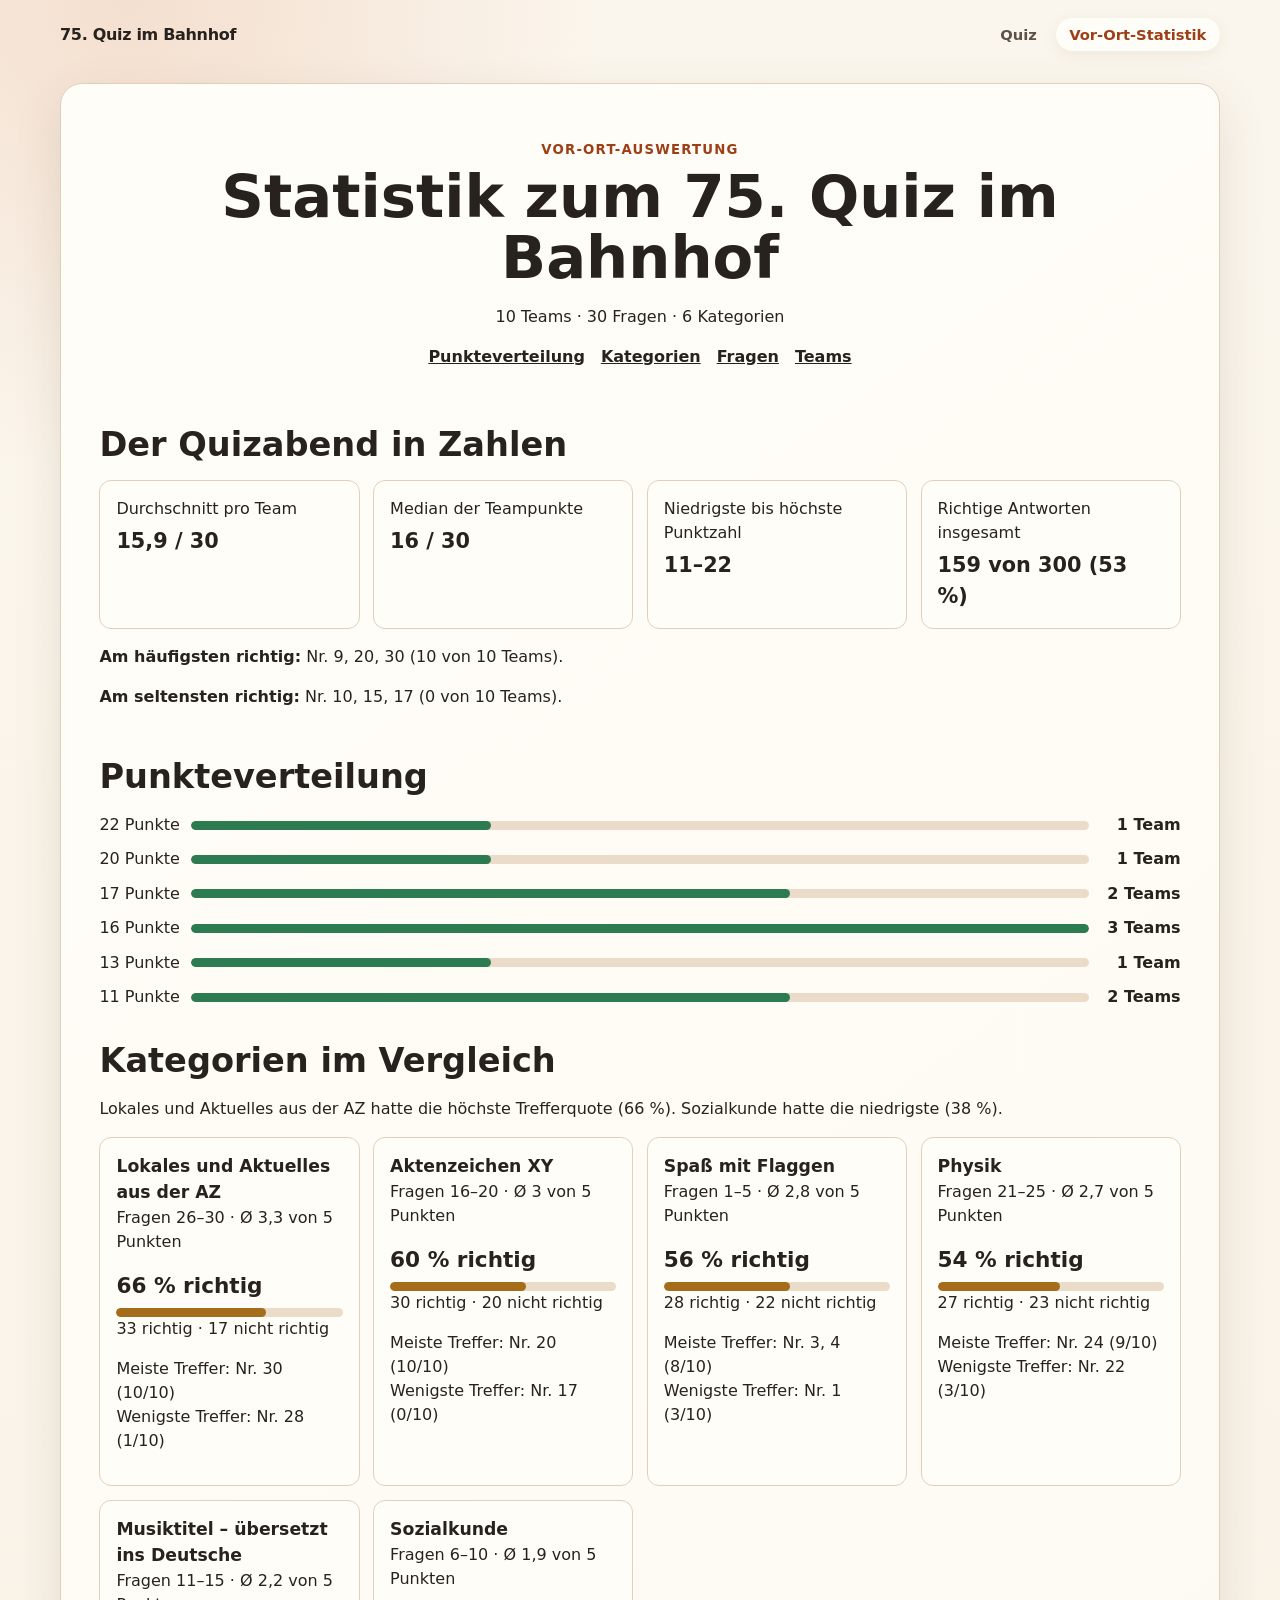
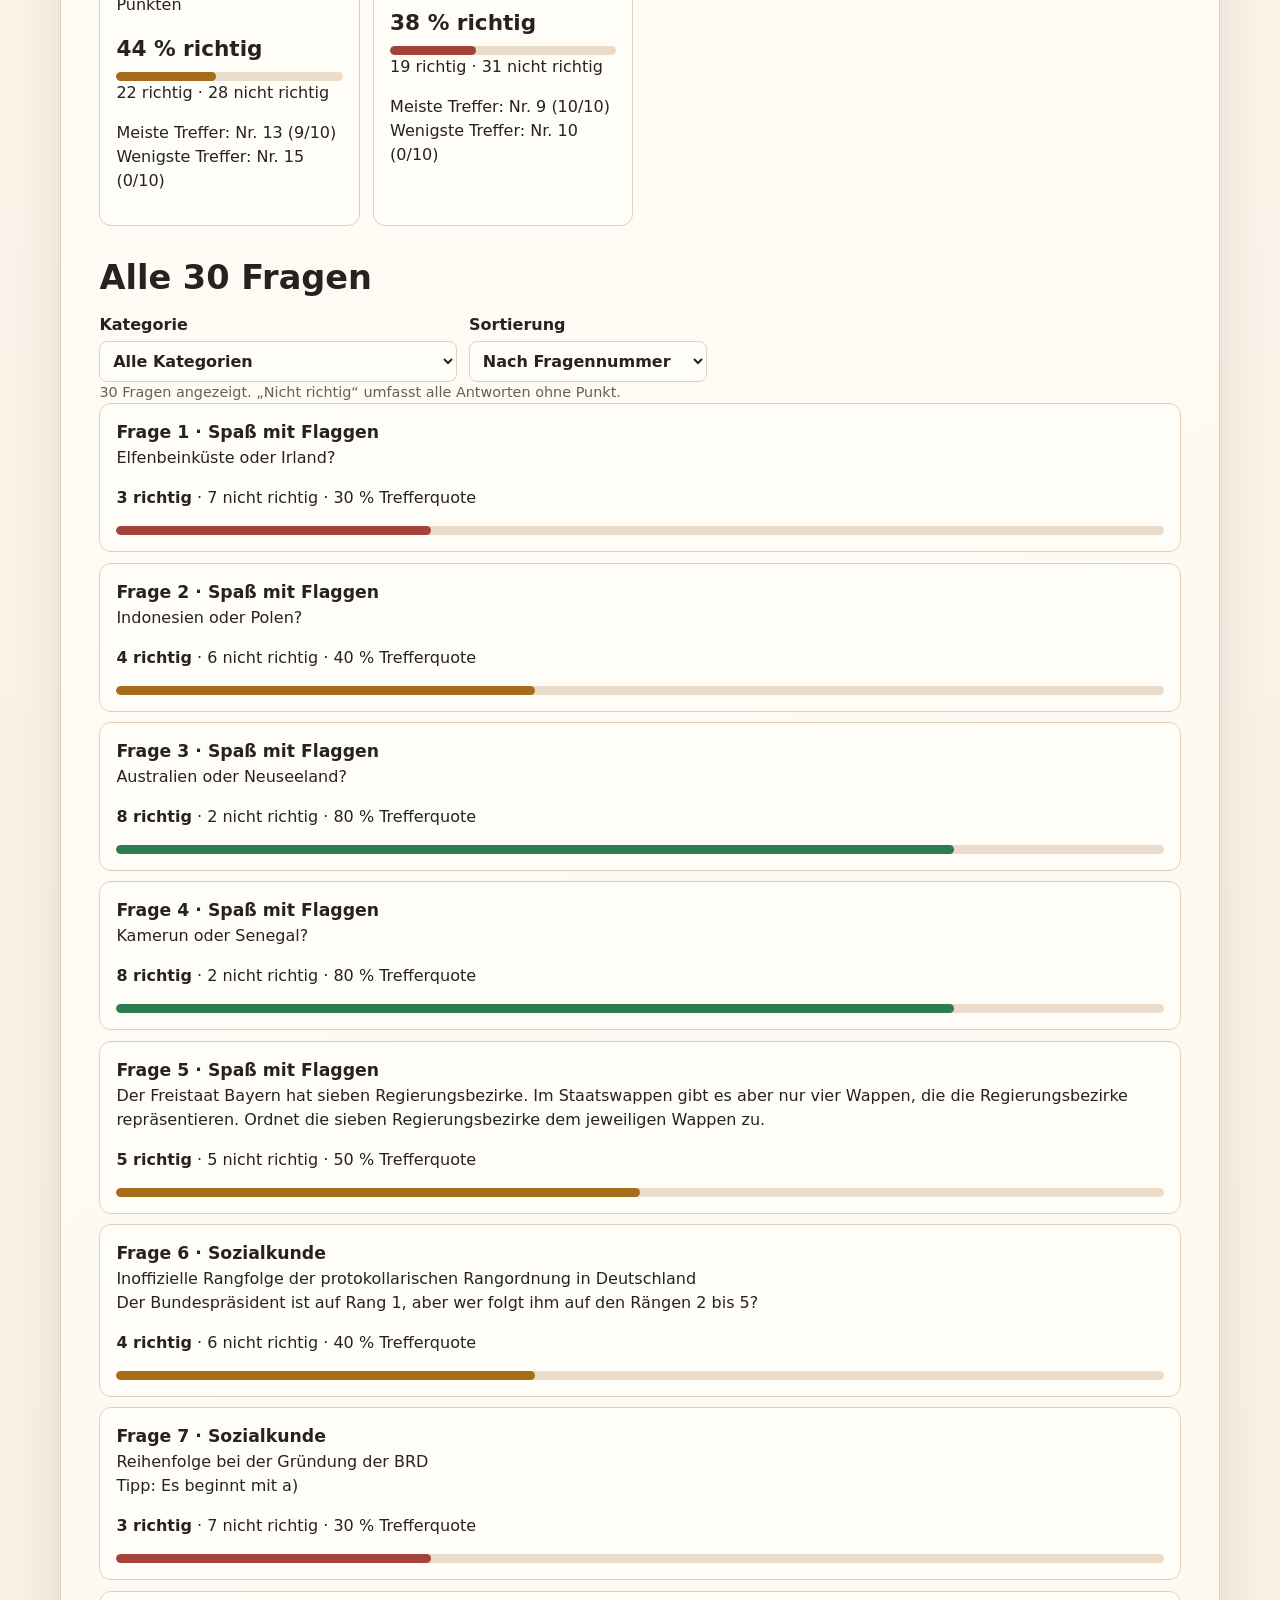
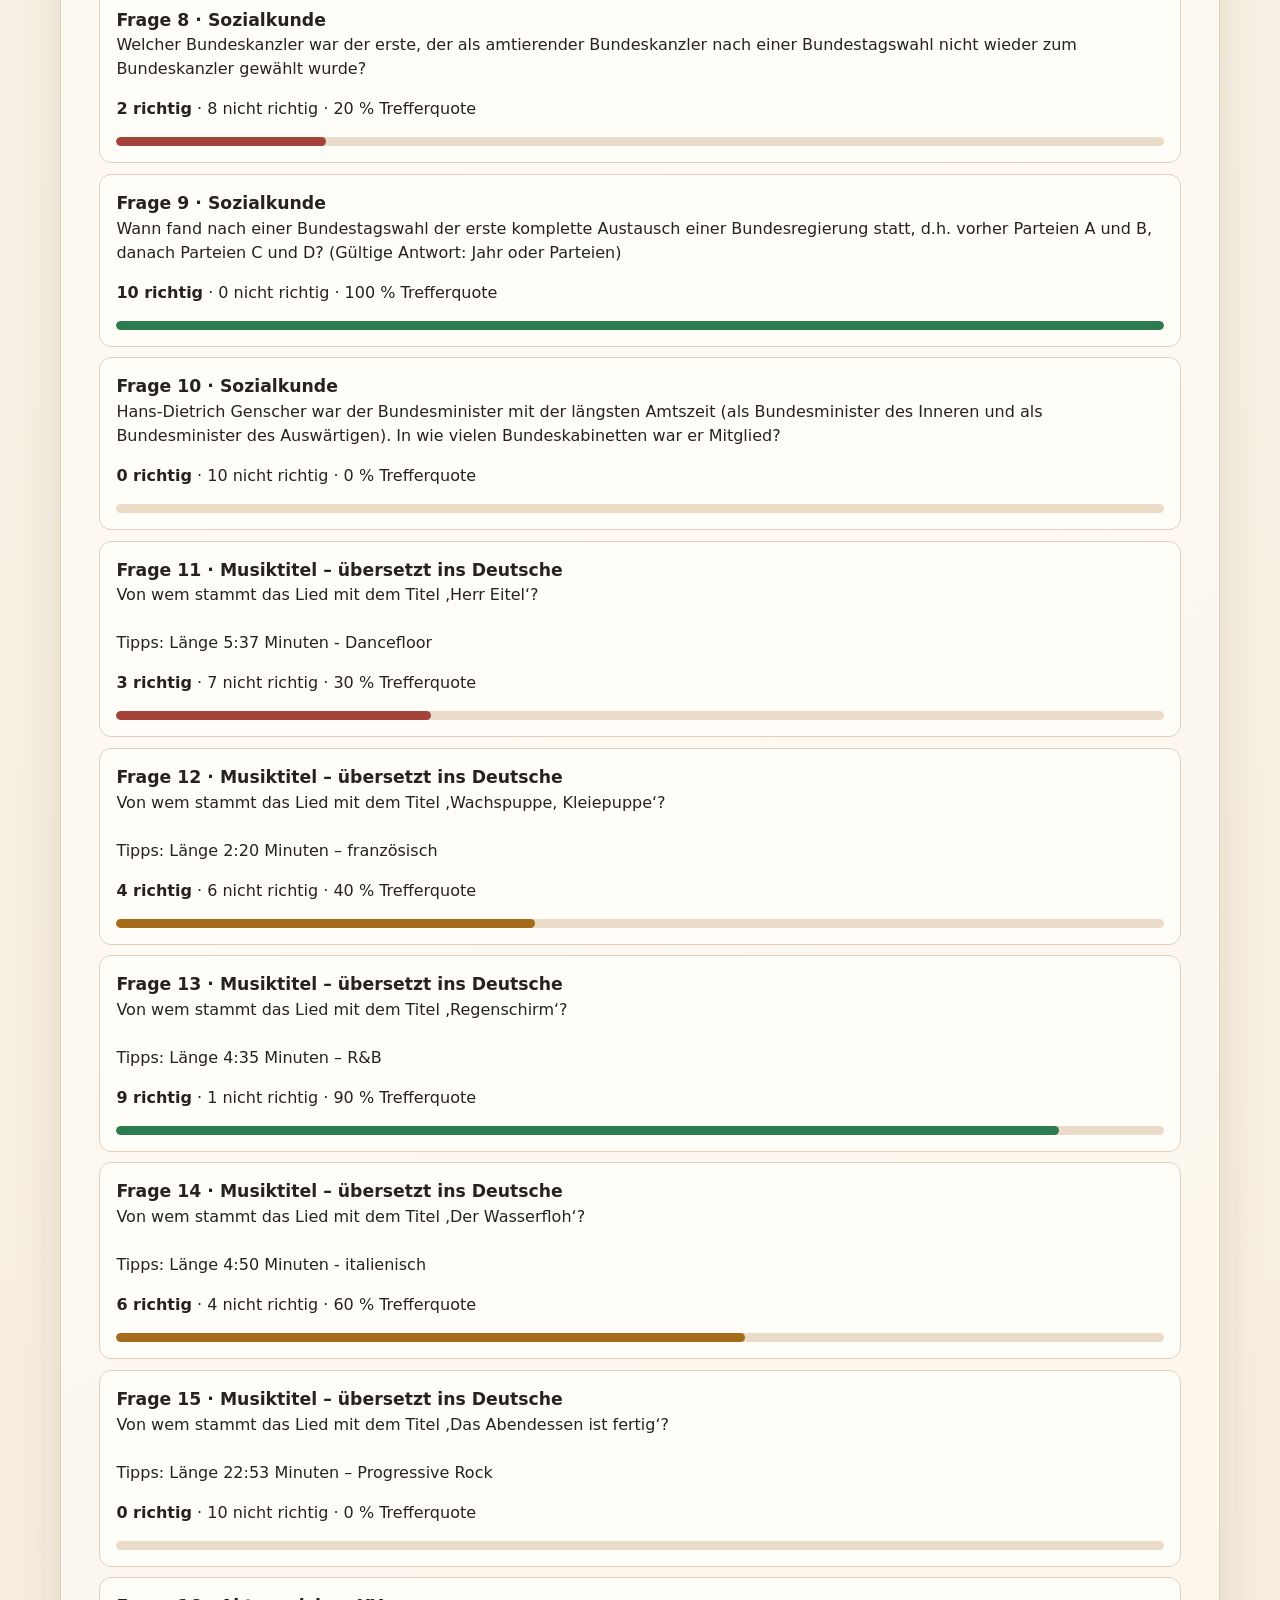
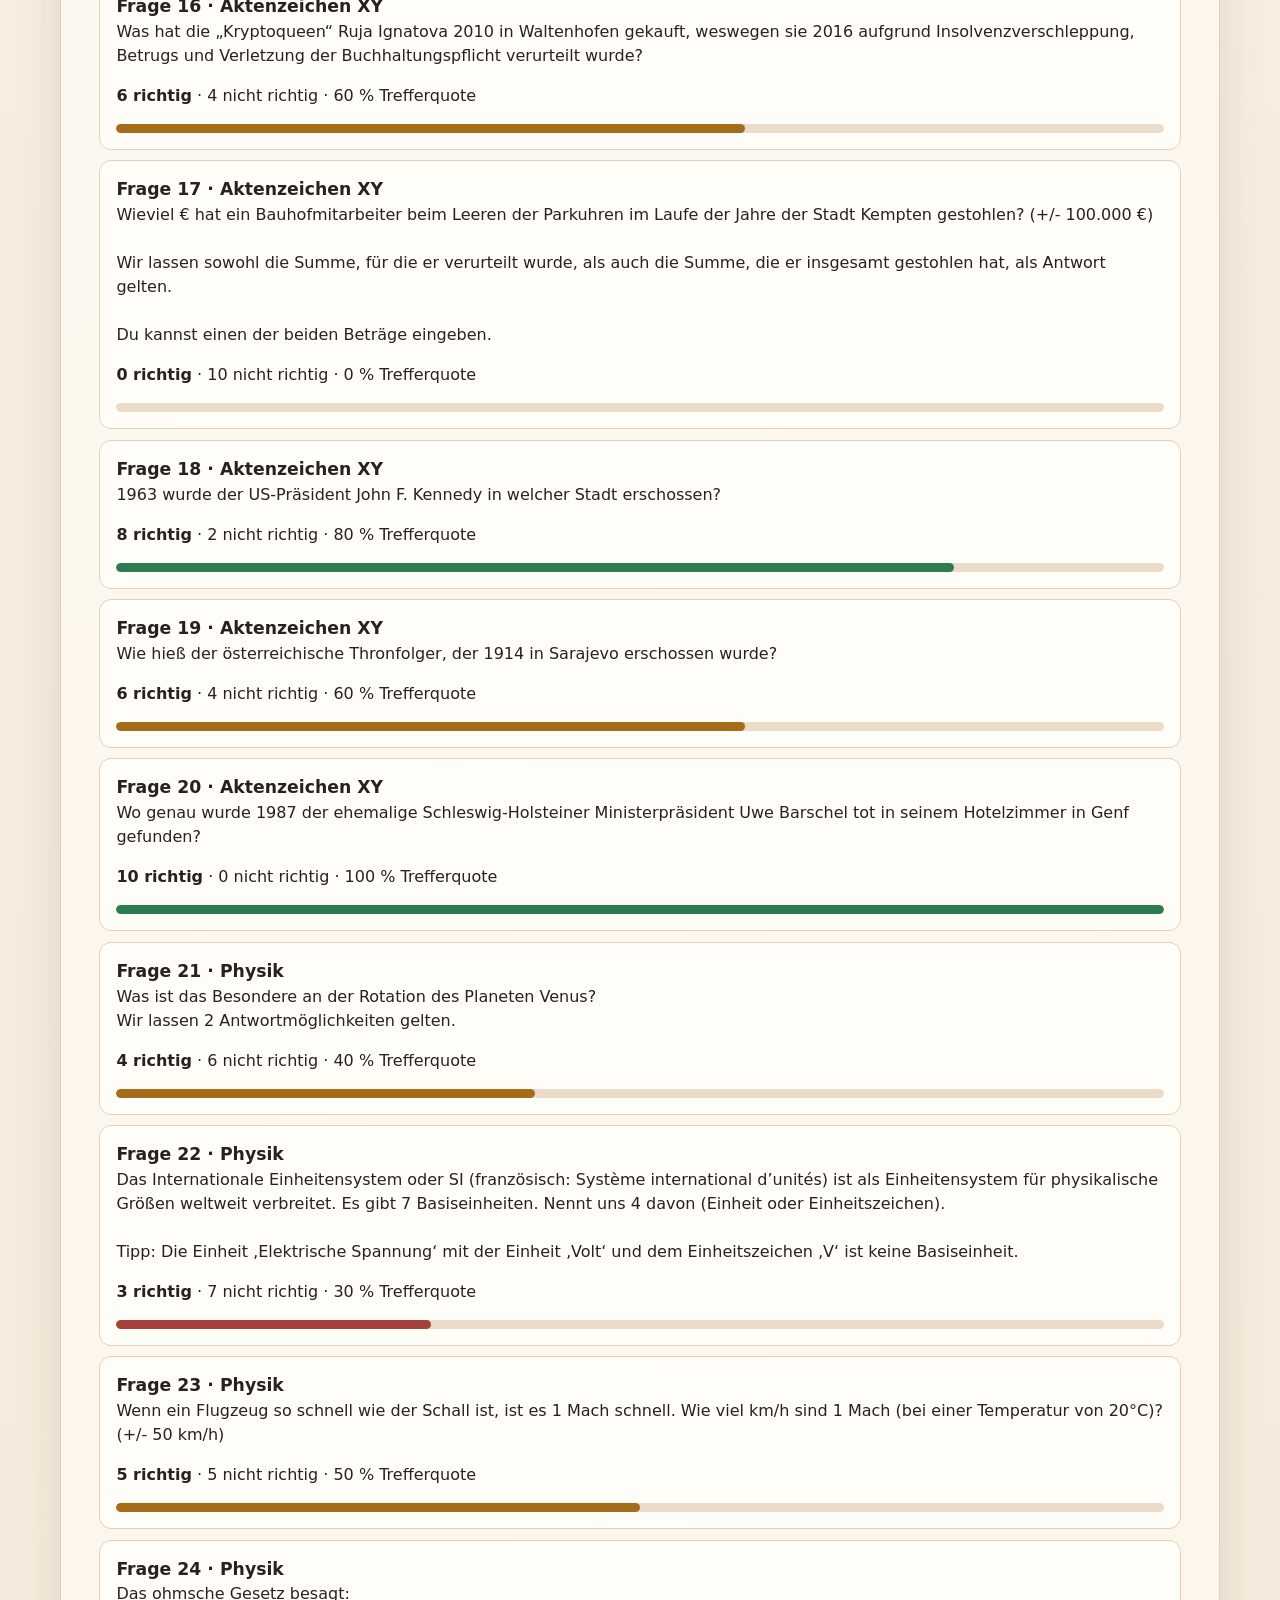
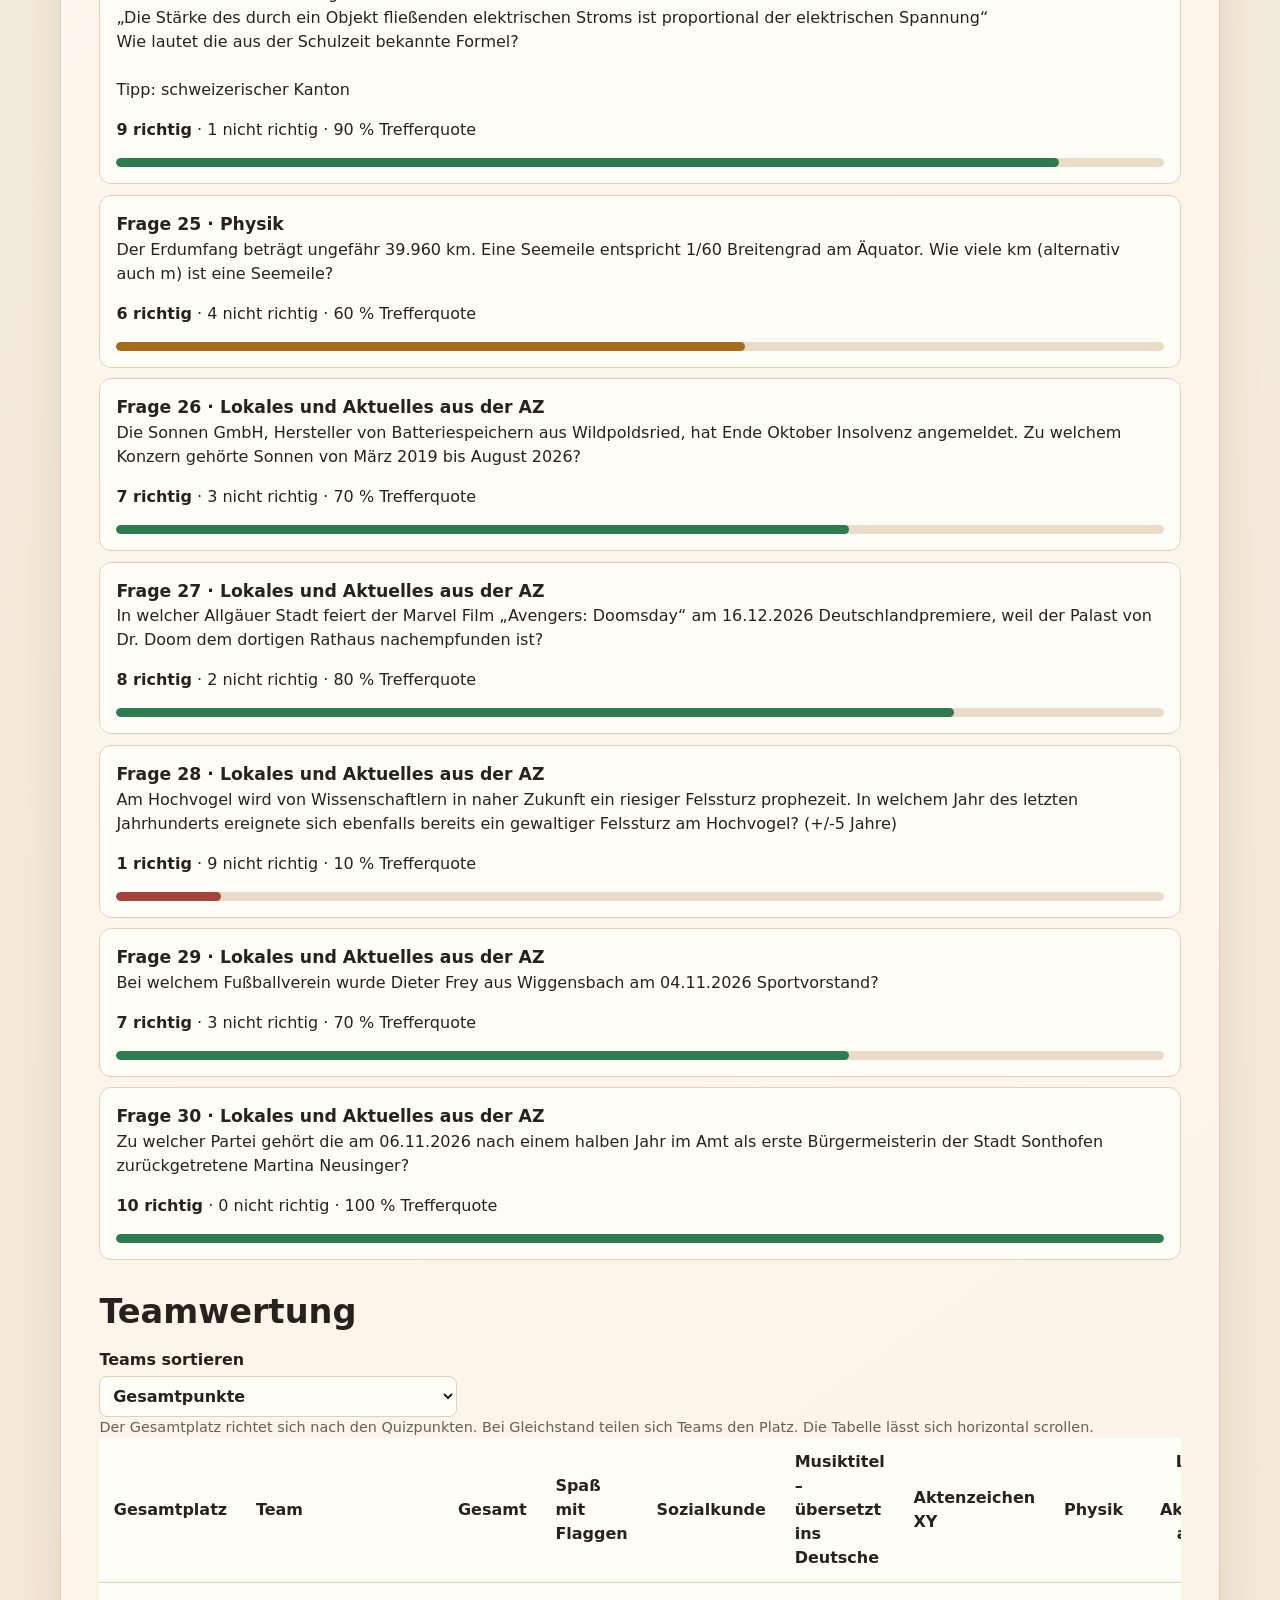
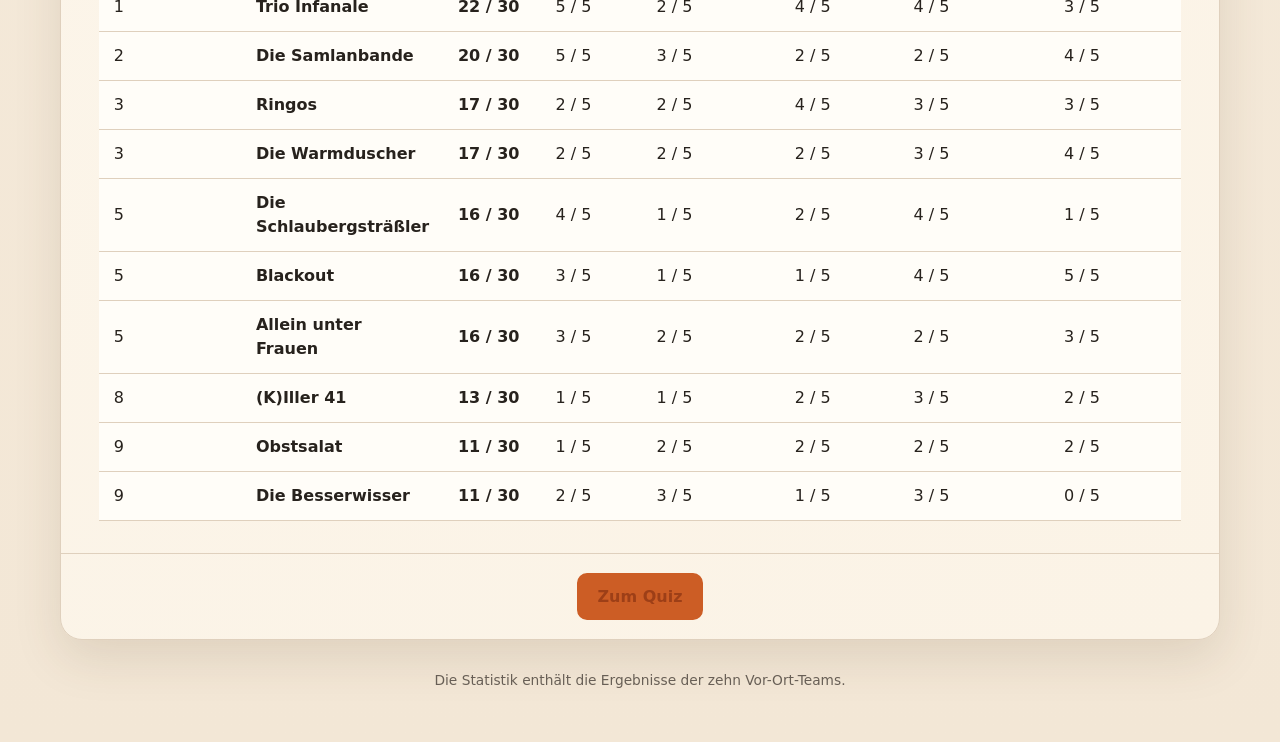
==== statistik/index.html @ bdd464d5 "Vor-Ort-Statistik und Quizvergleich erweitern" ====
<!doctype html>
<html lang="de">
<head>
  <meta charset="utf-8">
  <meta name="viewport" content="width=device-width, initial-scale=1">
  <meta name="description" content="Fragen, Kategorien und Ergebnisse der zehn Vor-Ort-Teams beim 75. Quiz im Bahnhof.">
  <meta name="theme-color" content="#cc5d25">
  <title>Vor-Ort-Statistik – 75. Quiz im Bahnhof</title>
  <link rel="stylesheet" href="../assets/site.css">
  <script src="../assets/quiz.js" defer></script>
</head>
<body>
  <a class="skip-link" href="#statistik">Direkt zur Statistik</a>
  <header class="site-header">
    <a class="site-title" href="../index.html">75. Quiz im Bahnhof</a>
    <nav aria-label="Seitennavigation">
      <a href="../index.html">Quiz</a>
      <a aria-current="page" href="./index.html">Vor-Ort-Statistik</a>
    </nav>
  </header>
  <main id="statistik" class="site-main">
    <div class="quiz-app" data-mode="statistics"></div>
    <noscript><p class="noscript">Für diese Statistik muss JavaScript aktiviert sein.</p></noscript>
  </main>
  <footer class="site-footer">
    <p>Die Statistik enthält die Ergebnisse der zehn Vor-Ort-Teams.</p>
  </footer>
</body>
</html>
---- assets/site.css ----
:root {
  color-scheme: light;
  --ink: #27221d;
  --muted: #685f56;
  --paper: #fffdf8;
  --cream: #f7efe1;
  --line: #dfd0bd;
  --orange: #cc5d25;
  --orange-dark: #9d3f17;
  --green: #2d7c51;
  --green-soft: #e4f2e8;
  --red: #b34137;
  --red-soft: #f7e6e4;
  --blue: #2f5d78;
  --shadow: 0 18px 48px rgba(86, 58, 30, 0.13);
  background: #f4eadb;
}

html {
  min-width: 320px;
  scroll-behavior: smooth;
}

body {
  min-height: 100vh;
  margin: 0;
  background:
    radial-gradient(circle at 10% 0%, rgba(204, 93, 37, 0.15), transparent 30rem),
    linear-gradient(180deg, #fbf6ed 0%, #f3e7d6 100%);
  color: var(--ink);
  font-family: system-ui, -apple-system, BlinkMacSystemFont, "Segoe UI", sans-serif;
}

*, *::before, *::after {
  box-sizing: border-box;
}

.skip-link {
  position: fixed;
  top: 0.5rem;
  left: 0.5rem;
  z-index: 20;
  padding: 0.7rem 1rem;
  border-radius: 8px;
  background: var(--ink);
  color: #fff;
  transform: translateY(-160%);
}

.skip-link:focus {
  transform: translateY(0);
}

.site-header {
  display: flex;
  width: min(1160px, calc(100% - 2rem));
  align-items: center;
  justify-content: space-between;
  gap: 1rem;
  margin: 0 auto;
  padding: 1.15rem 0 0;
}

.site-title {
  color: var(--ink);
  font-weight: 850;
  letter-spacing: -0.02em;
  text-decoration: none;
}

.site-header nav a {
  display: inline-flex;
  border-radius: 999px;
  color: #5d5247;
  padding: 0.5rem 0.85rem;
  font-size: 0.92rem;
  font-weight: 750;
  text-decoration: none;
}

.site-header nav a[aria-current="page"],
.site-header nav a:hover {
  background: var(--paper);
  color: var(--orange-dark);
  box-shadow: 0 4px 15px rgba(84, 58, 27, 0.08);
}

.site-main {
  width: calc(100% - 2rem);
  margin: 0 auto;
}

.site-footer {
  width: min(1160px, calc(100% - 2rem));
  margin: 0 auto;
  padding: 0 0 2.5rem;
  color: var(--muted);
  font-size: 0.86rem;
  text-align: center;
}

.quiz-app {
  width: min(1160px, 100%);
  margin: 2rem auto;
  color: var(--ink);
  font-size: 16px;
  line-height: 1.5;
}

.quiz-app h1,
.quiz-app h2,
.quiz-app h3,
.quiz-app p {
  margin-top: 0;
}

.quiz-app h1,
.quiz-app h2,
.quiz-app h3 {
  color: var(--ink);
  font-family: inherit;
  font-weight: 850;
  letter-spacing: 0;
}

.quiz-app h1 {
  margin-bottom: 1rem;
  font-size: clamp(2rem, 5vw, 3.7rem);
  line-height: 1.03;
}

.quiz-app h2 {
  margin-bottom: 1rem;
  font-size: clamp(1.45rem, 3vw, 2.1rem);
  line-height: 1.18;
}

.quiz-app h3 {
  margin-bottom: 0.35rem;
  font-size: 1.08rem;
}

.quiz-app a {
  color: var(--orange-dark);
}

.quiz-app button,
.quiz-app select,
.quiz-app input,
.quiz-app textarea {
  font: inherit;
}

.quiz-app button:focus-visible,
.quiz-app a:focus-visible,
.quiz-app select:focus-visible,
.quiz-app input:focus-visible,
.quiz-app textarea:focus-visible,
.quiz-app summary:focus-visible {
  outline: 3px solid rgba(47, 93, 120, 0.55);
  outline-offset: 3px;
}

.button {
  display: inline-flex;
  min-height: 46px;
  align-items: center;
  justify-content: center;
  border: 2px solid transparent;
  border-radius: 10px;
  padding: 0.72rem 1.15rem;
  text-decoration: none;
  font-weight: 760;
  line-height: 1.2;
  cursor: pointer;
  transition: transform 140ms ease, background-color 140ms ease, border-color 140ms ease;
}

.button:hover {
  transform: translateY(-1px);
}

.button:disabled {
  opacity: 0.45;
  cursor: not-allowed;
  transform: none;
}

.button-primary {
  border-color: var(--orange);
  background: var(--orange);
  color: #fff;
}

.button-primary:hover {
  border-color: var(--orange-dark);
  background: var(--orange-dark);
}

.button-secondary {
  border-color: var(--line);
  background: var(--paper);
  color: var(--ink);
}

.kicker {
  margin-bottom: 0.4rem;
  color: var(--orange-dark);
  font-size: 0.83rem;
  font-weight: 850;
  letter-spacing: 0.09em;
  text-transform: uppercase;
}

.hero,
.category-intro,
.quiz-shell,
.result-shell,
.loading,
.error-box {
  border: 1px solid var(--line);
  border-radius: 22px;
  background: var(--paper);
  box-shadow: var(--shadow);
}

.hero {
  display: grid;
  grid-template-columns: minmax(0, 1.08fr) minmax(330px, 0.92fr);
  overflow: hidden;
}

.category-intro {
  display: grid;
  grid-template-columns: minmax(0, 1.1fr) minmax(0, 0.9fr);
  min-height: 480px;
  overflow: hidden;
}

.category-intro-image {
  min-height: 340px;
  background: #d78538;
}

.category-intro-image img {
  width: 100%;
  height: 100%;
  object-fit: cover;
}

.category-intro-copy {
  display: flex;
  align-items: flex-start;
  justify-content: center;
  flex-direction: column;
  padding: clamp(1.6rem, 5vw, 4.3rem);
}

.category-intro-copy h1 {
  margin: 0 0 1rem;
  font-size: clamp(2rem, 4vw, 3.6rem);
  overflow-wrap: anywhere;
}

.review-modal {
  min-height: 480px;
  display: grid;
  place-items: center;
  padding: clamp(1rem, 4vw, 3rem);
  border: 1px solid var(--line);
  border-radius: 22px;
  background: rgba(34, 25, 16, 0.08);
}

.review-modal-card {
  width: min(680px, 100%);
  padding: clamp(1.4rem, 4vw, 2.6rem);
  border: 1px solid var(--line);
  border-radius: 18px;
  background: var(--paper);
  box-shadow: var(--shadow);
}

.review-modal-card h1 {
  margin-top: 0;
  font-size: clamp(1.6rem, 4vw, 2.4rem);
}

.review-question {
  margin: 1.5rem 0 0.8rem;
  font-weight: 800;
}

.review-actions {
  display: flex;
  flex-wrap: wrap;
  gap: 0.7rem;
}

.hero-copy {
  align-self: center;
  padding: clamp(1.6rem, 5vw, 4.3rem);
}

.logo {
  display: block;
  width: 92px;
  height: auto;
  margin-bottom: 1.25rem;
}

.lead {
  max-width: 650px;
  margin-bottom: 1.7rem;
  color: var(--muted);
  font-size: 1.12rem;
}

.intro-credit {
  max-width: 650px;
  margin: -0.8rem 0 1.7rem;
  color: var(--ink);
  font-weight: 600;
}

.actions {
  display: flex;
  flex-wrap: wrap;
  gap: 0.7rem;
}

.note {
  margin: 1.3rem 0 0;
  color: var(--muted);
  font-size: 0.9rem;
}

.hero-visual {
  position: relative;
  min-height: 470px;
  background: #d78538;
}

.hero-visual > img {
  width: 100%;
  height: 100%;
  object-fit: cover;
}

.hero-facts {
  position: absolute;
  right: 1rem;
  bottom: 1rem;
  left: 1rem;
  display: grid;
  grid-template-columns: repeat(3, 1fr);
  gap: 0.5rem;
  border-radius: 14px;
  background: rgba(34, 25, 16, 0.86);
  color: #fff;
  padding: 0.8rem;
  backdrop-filter: blur(8px);
}

.hero-facts span {
  text-align: center;
  font-size: 0.78rem;
}

.hero-facts strong {
  display: block;
  font-size: 1.35rem;
}

.category-preview {
  display: grid;
  grid-template-columns: repeat(3, minmax(0, 1fr));
  gap: 0.7rem;
  margin-top: 1.4rem;
}

.category-preview article {
  overflow: hidden;
  border: 1px solid var(--line);
  border-radius: 10px;
  background: #fffaf1;
}

.category-preview img {
  display: block;
  width: 100%;
  aspect-ratio: 4 / 3;
  object-fit: cover;
}

.category-preview span {
  display: block;
  padding: 0.7rem;
  font-size: 0.85rem;
  font-weight: 780;
  overflow-wrap: anywhere;
  hyphens: auto;
}

.loading,
.error-box {
  padding: 2.5rem;
  text-align: center;
}

.spinner {
  display: inline-block;
  width: 20px;
  height: 20px;
  margin-right: 0.6rem;
  border: 3px solid var(--line);
  border-top-color: var(--orange);
  border-radius: 50%;
  vertical-align: -4px;
  animation: spin 750ms linear infinite;
}

@keyframes spin {
  to { transform: rotate(360deg); }
}

.quiz-shell,
.result-shell {
  background: linear-gradient(145deg, #fffdf8 0%, #fbf3e6 100%);
}

.quiz-topbar {
  display: flex;
  align-items: center;
  justify-content: space-between;
  gap: 1rem;
  padding: 1.15rem clamp(1rem, 4vw, 2.2rem);
}

.category-label {
  display: inline-flex;
  align-items: center;
  border-radius: 999px;
  background: var(--green-soft);
  color: #24643f;
  padding: 0.34rem 0.75rem;
  font-size: 0.8rem;
  font-weight: 820;
}

.question-position {
  display: inline-block;
  margin-left: 0.55rem;
  color: var(--muted);
  font-weight: 700;
}

.progress {
  height: 10px;
  overflow: hidden;
  background: #eadcc9;
}

.progress-fill {
  height: 100%;
  border-radius: 999px;
  background: linear-gradient(90deg, var(--orange), #f0aa3d);
  transition: width 180ms ease;
}

.question-card {
  padding: clamp(1.2rem, 4vw, 2.4rem);
}

.question-heading {
  display: grid;
  grid-template-columns: auto minmax(0, 1fr);
  gap: 1rem;
  align-items: start;
}

.question-number {
  display: inline-grid;
  width: 48px;
  height: 48px;
  place-items: center;
  border-radius: 50%;
  background: var(--blue);
  color: #fff;
  font-size: 1.25rem;
  font-weight: 850;
}

.question-image {
  display: block;
  width: 100%;
  max-height: 360px;
  margin: 0.2rem 0 1.2rem;
  border-radius: 14px;
  object-fit: cover;
}

.answer-area {
  margin-top: 1.2rem;
}

.options {
  display: grid;
  gap: 0.75rem;
  margin: 0;
  border: 0;
  padding: 0;
}

.option {
  display: grid;
  grid-template-columns: auto auto minmax(0, 1fr);
  gap: 0.75rem;
  align-items: center;
  border: 1px solid var(--line);
  border-radius: 12px;
  background: #fffaf1;
  padding: 0.85rem 1rem;
  cursor: pointer;
}

.option:hover,
.option:has(input:checked) {
  border-color: var(--orange);
  background: #fff4df;
}

.option input {
  width: 18px;
  height: 18px;
  accent-color: var(--orange);
}

.option-key {
  display: inline-grid;
  width: 34px;
  height: 34px;
  place-items: center;
  border-radius: 50%;
  background: var(--paper);
  color: var(--orange-dark);
  font-weight: 850;
}

.question-heading.has-flag {
  grid-template-columns: auto minmax(0, 1fr) minmax(140px, 35%);
  align-items: center;
}

.question-flag {
  display: block;
  width: min(360px, 100%);
  max-height: 190px;
  margin: 0 auto;
  border: 1px solid var(--line);
  border-radius: 10px;
  object-fit: contain;
  background: #fff;
  box-shadow: 0 4px 12px rgba(86, 58, 30, 0.12);
}

.coat-of-arms {
  position: relative;
  width: min(100%, 440px);
  margin: 1rem auto;
}

.coat-of-arms img {
  display: block;
  width: 100%;
  height: auto;
}

.coat-of-arms span {
  position: absolute;
  display: grid;
  place-items: center;
  width: 1.6rem;
  height: 1.6rem;
  transform: translate(-50%, -50%);
  border: 1px solid currentColor;
  border-radius: 50%;
  background: white;
  color: #222;
  font-weight: 800;
}

.crest-a { left: 35%; top: 28%; }
.crest-b { left: 64%; top: 28%; }
.crest-c { left: 35%; top: 73%; }
.crest-d { left: 63%; top: 73%; }

.solution-crest {
  display: block;
  width: auto;
  max-width: 100%;
  max-height: 120px;
}

@media (max-width: 600px) {
  .question-heading.has-flag {
    grid-template-columns: auto minmax(0, 1fr);
  }

  .question-heading .question-flag {
    grid-column: 1 / -1;
  }
}

.match-list {
  display: grid;
  gap: 0.85rem;
}

.match-row {
  display: grid;
  grid-template-columns: minmax(170px, 0.8fr) minmax(0, 1fr);
  gap: 1rem;
  align-items: center;
  border: 1px solid var(--line);
  border-radius: 12px;
  background: #fffaf1;
  padding: 0.85rem;
}

.match-row strong {
  display: block;
}

.match-row select,
.text-answer input,
.text-answer textarea {
  width: 100%;
  border: 1px solid #cdbba6;
  border-radius: 10px;
  background: #fff;
  padding: 0.75rem 0.85rem;
  color: var(--ink);
}

.text-answer {
  display: grid;
  gap: 0.5rem;
}

.text-answer small {
  color: var(--muted);
}

.inline-error {
  margin: 1rem 0 0;
  color: var(--red);
  font-weight: 760;
}

.question-footer {
  display: flex;
  align-items: center;
  justify-content: space-between;
  gap: 1rem;
  border-top: 1px solid var(--line);
  padding: 1.15rem clamp(1rem, 4vw, 2.2rem);
}

.answered-count {
  color: var(--muted);
  font-weight: 720;
}

.result-hero {
  padding: clamp(1.6rem, 5vw, 3.5rem);
  text-align: center;
}

.score-ring {
  display: inline-grid;
  width: 164px;
  height: 164px;
  place-items: center;
  margin-bottom: 1.1rem;
  border: 12px solid rgba(204, 93, 37, 0.18);
  border-top-color: var(--orange);
  border-right-color: var(--green);
  border-radius: 50%;
  background: #fffaf1;
}

.score-ring strong {
  display: block;
  font-size: 3rem;
  line-height: 1;
}

.score-ring span {
  color: var(--muted);
  font-weight: 800;
}

.result-section {
  padding: 0 clamp(1.2rem, 4vw, 2.4rem) 2rem;
}

.category-result-grid {
  display: grid;
  grid-template-columns: repeat(5, minmax(0, 1fr));
  gap: 0.85rem;
}

.category-result {
  border: 1px solid var(--line);
  border-radius: 12px;
  background: var(--paper);
  padding: 1rem;
}

.category-result span {
  display: block;
  min-height: 2.4em;
  color: var(--muted);
  font-weight: 760;
}

.category-result strong {
  display: block;
  margin: 0.4rem 0;
  font-size: 1.35rem;
}

.stats-controls {
  display: flex;
  flex-wrap: wrap;
  gap: 0.6rem;
  margin: 0.8rem 0 1rem;
}

.stats-table-wrap {
  overflow-x: auto;
}

.stats-table {
  width: 100%;
  border-collapse: collapse;
  background: var(--paper);
}

.stats-table th,
.stats-table td {
  padding: 0.75rem 0.9rem;
  border-bottom: 1px solid var(--line);
  text-align: left;
}

.stats-table th:last-child,
.stats-table td:last-child {
  text-align: right;
}

.team-comparison-table tbody th {
  font-weight: normal;
}

.team-comparison-table .player-row > * {
  background: #fff0d4;
  color: #392615;
  font-weight: 800;
}

.team-comparison-table .player-row > :first-child {
  box-shadow: inset 4px 0 var(--orange);
}

.stats-question-list {
  display: grid;
  gap: 0.65rem;
}

.stats-distribution {
  display: grid;
  grid-template-columns: auto minmax(0, 1fr) 5rem;
  align-items: center;
  gap: 0.7rem;
}

.stats-distribution strong {
  text-align: right;
}

.stats-overview,
.stats-category-grid {
  display: grid;
  grid-template-columns: repeat(auto-fit, minmax(min(100%, 220px), 1fr));
  gap: 0.85rem;
}

.stats-overview > div,
.stats-question-card {
  padding: 1rem;
  border: 1px solid var(--line);
  border-radius: 12px;
  background: var(--paper);
}

.stats-overview dd {
  margin: 0.3rem 0 0;
  font-size: 1.3rem;
  font-weight: 800;
}

.stats-category-card h3,
.stats-question-card h3 {
  margin: 0;
  overflow-wrap: anywhere;
}

.stats-prompt {
  white-space: pre-line;
  overflow-wrap: anywhere;
}

.stats-jump {
  display: flex;
  flex-wrap: wrap;
  justify-content: center;
  gap: 0.5rem 1rem;
  margin-top: 1rem;
}

.stats-jump a {
  color: inherit;
  font-weight: 750;
}

.statistics-page .result-section[id] {
  scroll-margin-block-start: 5rem;
}

.statistics-page .rate-low .mini-bar span {
  background: #a5423a;
}

.statistics-page .rate-medium .mini-bar span {
  background: #a56c19;
}

.stats-filters {
  display: flex;
  flex-wrap: wrap;
  gap: 0.75rem;
}

.stats-filters label {
  display: grid;
  gap: 0.25rem;
  min-width: 0;
  max-width: 100%;
  font-weight: 700;
}

.stats-filters select {
  width: 100%;
  padding: 0.55rem;
  border: 1px solid var(--line);
  border-radius: 8px;
  background: var(--paper);
  color: inherit;
  font: inherit;
}

.stats-team-breakdown th,
.stats-team-breakdown td {
  min-width: 6rem;
}

.mini-bar {
  height: 9px;
  overflow: hidden;
  border-radius: 999px;
  background: #eadcc9;
}

.mini-bar span {
  display: block;
  min-height: 100%;
  border-radius: inherit;
  background: var(--green);
}

.solution-list {
  display: grid;
  gap: 0.8rem;
}

.solution {
  overflow: hidden;
  border: 1px solid var(--line);
  border-left: 8px solid var(--red);
  border-radius: 12px;
  background: var(--paper);
}

.solution.is-correct {
  border-left-color: var(--green);
}

.solution summary {
  cursor: pointer;
  padding: 1rem 1.1rem;
  font-weight: 780;
}

.solution summary span {
  display: inline-flex;
  margin-right: 0.5rem;
  border-radius: 999px;
  background: var(--red-soft);
  color: var(--red);
  padding: 0.18rem 0.55rem;
  font-size: 0.78rem;
}

.solution.is-correct summary span {
  background: var(--green-soft);
  color: var(--green);
}

.solution-body {
  display: grid;
  gap: 0.85rem;
  border-top: 1px solid var(--line);
  padding: 1rem 1.1rem 1.2rem;
}

.solution-columns {
  display: grid;
  grid-template-columns: repeat(2, minmax(0, 1fr));
  gap: 0.85rem;
}

.answer-box {
  border-radius: 10px;
  background: #fbf1e4;
  padding: 0.8rem;
}

.answer-box strong {
  display: block;
  margin-bottom: 0.25rem;
}

.result-actions {
  display: flex;
  flex-wrap: wrap;
  gap: 0.7rem;
  justify-content: center;
  border-top: 1px solid var(--line);
  padding: 1.2rem;
}

.sr-only {
  position: absolute;
  width: 1px;
  height: 1px;
  overflow: hidden;
  clip: rect(0, 0, 0, 0);
  white-space: nowrap;
}

.noscript {
  width: min(700px, calc(100% - 2rem));
  margin: 2rem auto;
  border: 1px solid var(--line);
  border-radius: 12px;
  background: var(--paper);
  padding: 1rem;
}

@media (max-width: 900px) {
  .hero {
    grid-template-columns: 1fr;
  }

  .category-intro {
    grid-template-columns: 1fr;
  }

  .hero-visual {
    min-height: 340px;
    order: -1;
  }

  .category-preview,
  .category-result-grid {
    grid-template-columns: repeat(2, minmax(0, 1fr));
  }
}

@media (max-width: 640px) {
  .site-header {
    align-items: flex-start;
    flex-direction: column;
  }

  .site-header nav,
  .site-header nav a {
    width: 100%;
  }

  .site-header nav a {
    justify-content: center;
  }

  .quiz-app {
    margin-top: 1rem;
  }

  .hero-copy {
    padding: 1.35rem;
  }

  .hero-visual {
    min-height: 260px;
  }

  .category-intro-image {
    min-height: 250px;
  }

  .hero-facts {
    grid-template-columns: 1fr;
    position: static;
    border-radius: 0;
  }

  .category-preview,
  .category-result-grid,
  .solution-columns,
  .match-row {
    grid-template-columns: 1fr;
  }

  .category-preview {
    grid-template-columns: repeat(2, minmax(0, 1fr));
    gap: 0.6rem;
  }

  .category-preview article {
    min-width: 0;
  }

  .category-preview img {
    aspect-ratio: 16 / 10;
  }

  .category-preview span {
    min-height: 0;
    padding: 0.55rem;
    font-size: 0.78rem;
    line-height: 1.25;
    overflow-wrap: break-word;
    hyphens: auto;
  }

  .quiz-topbar,
  .question-footer {
    align-items: stretch;
    flex-direction: column;
  }

  .question-heading {
    grid-template-columns: 1fr;
  }

  .question-number {
    width: 42px;
    height: 42px;
  }

  .button {
    width: 100%;
  }
}

@media (prefers-reduced-motion: reduce) {
  html {
    scroll-behavior: auto;
  }

  .button,
  .progress-fill {
    transition: none;
  }
}

@media print {
  body {
    background: #fff;
  }

  .site-header,
  .site-footer,
  .result-actions {
    display: none;
  }

  .site-main {
    width: 100%;
  }
}
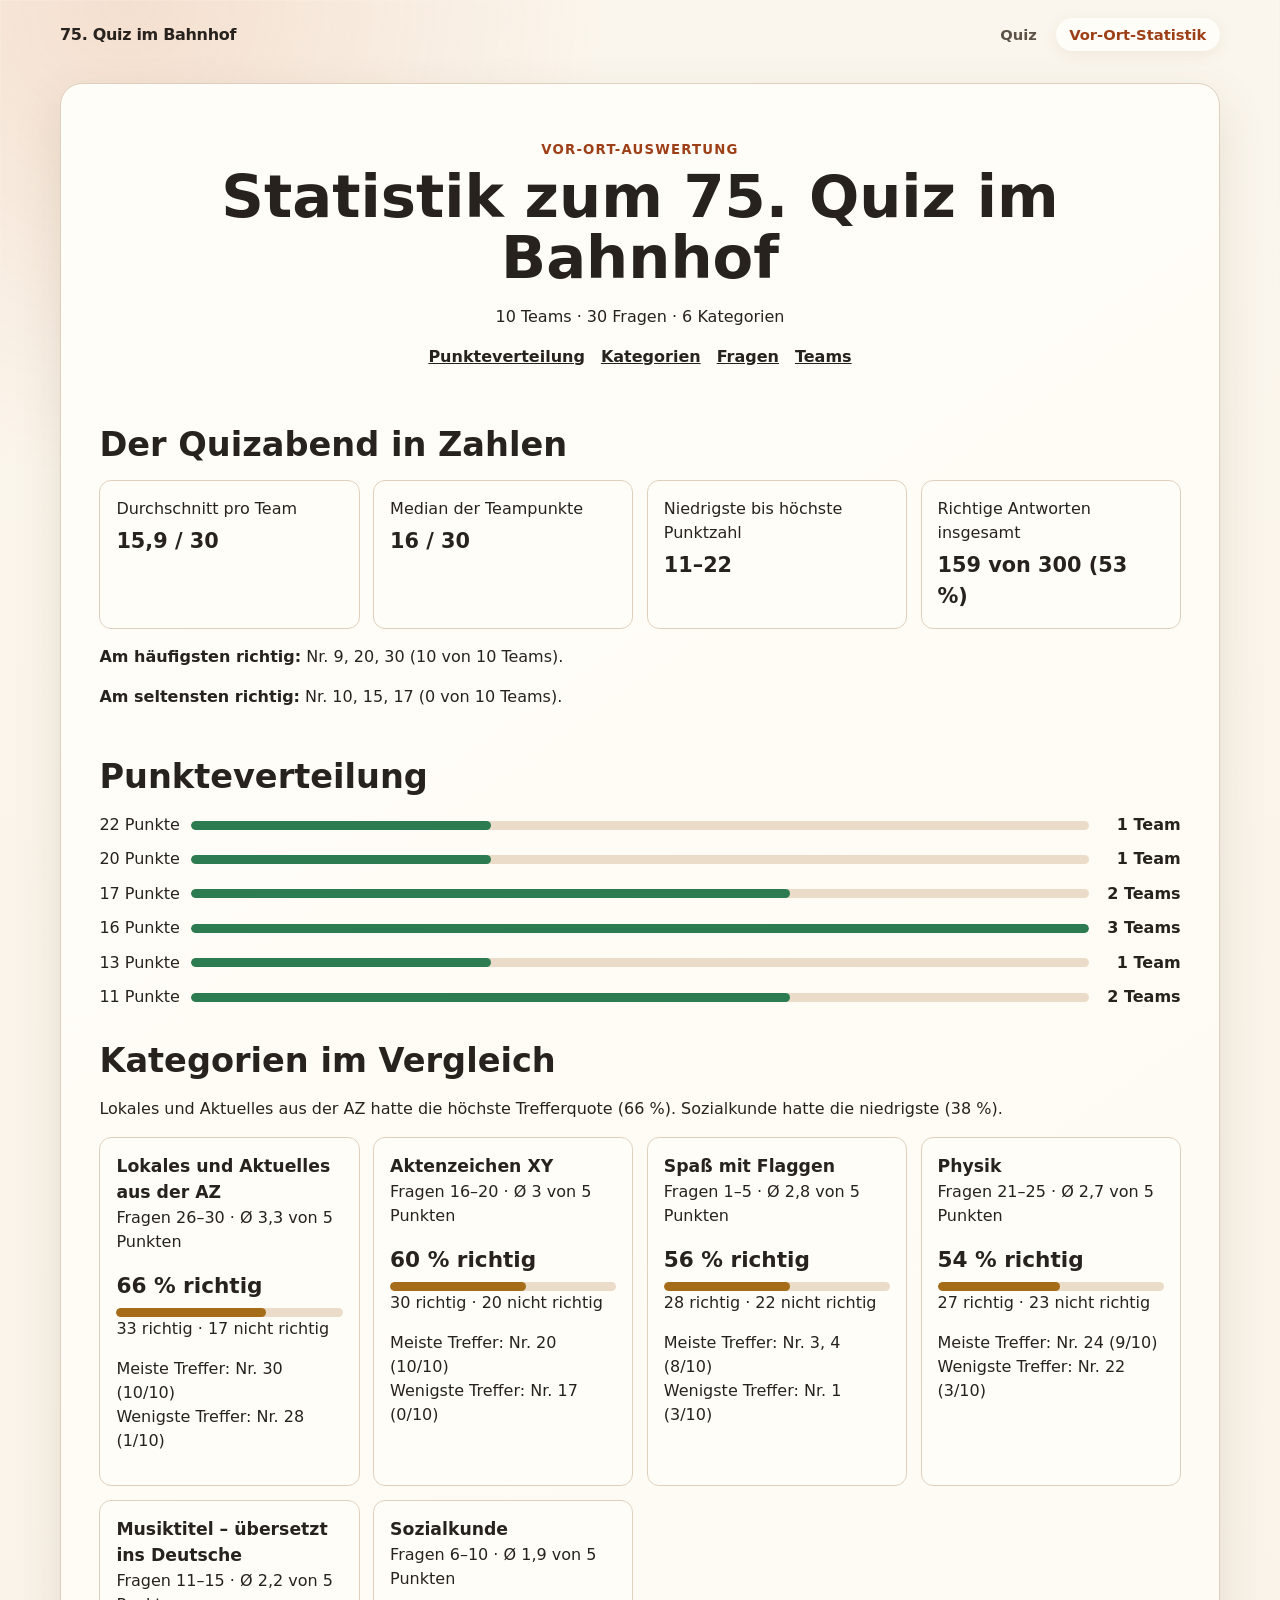
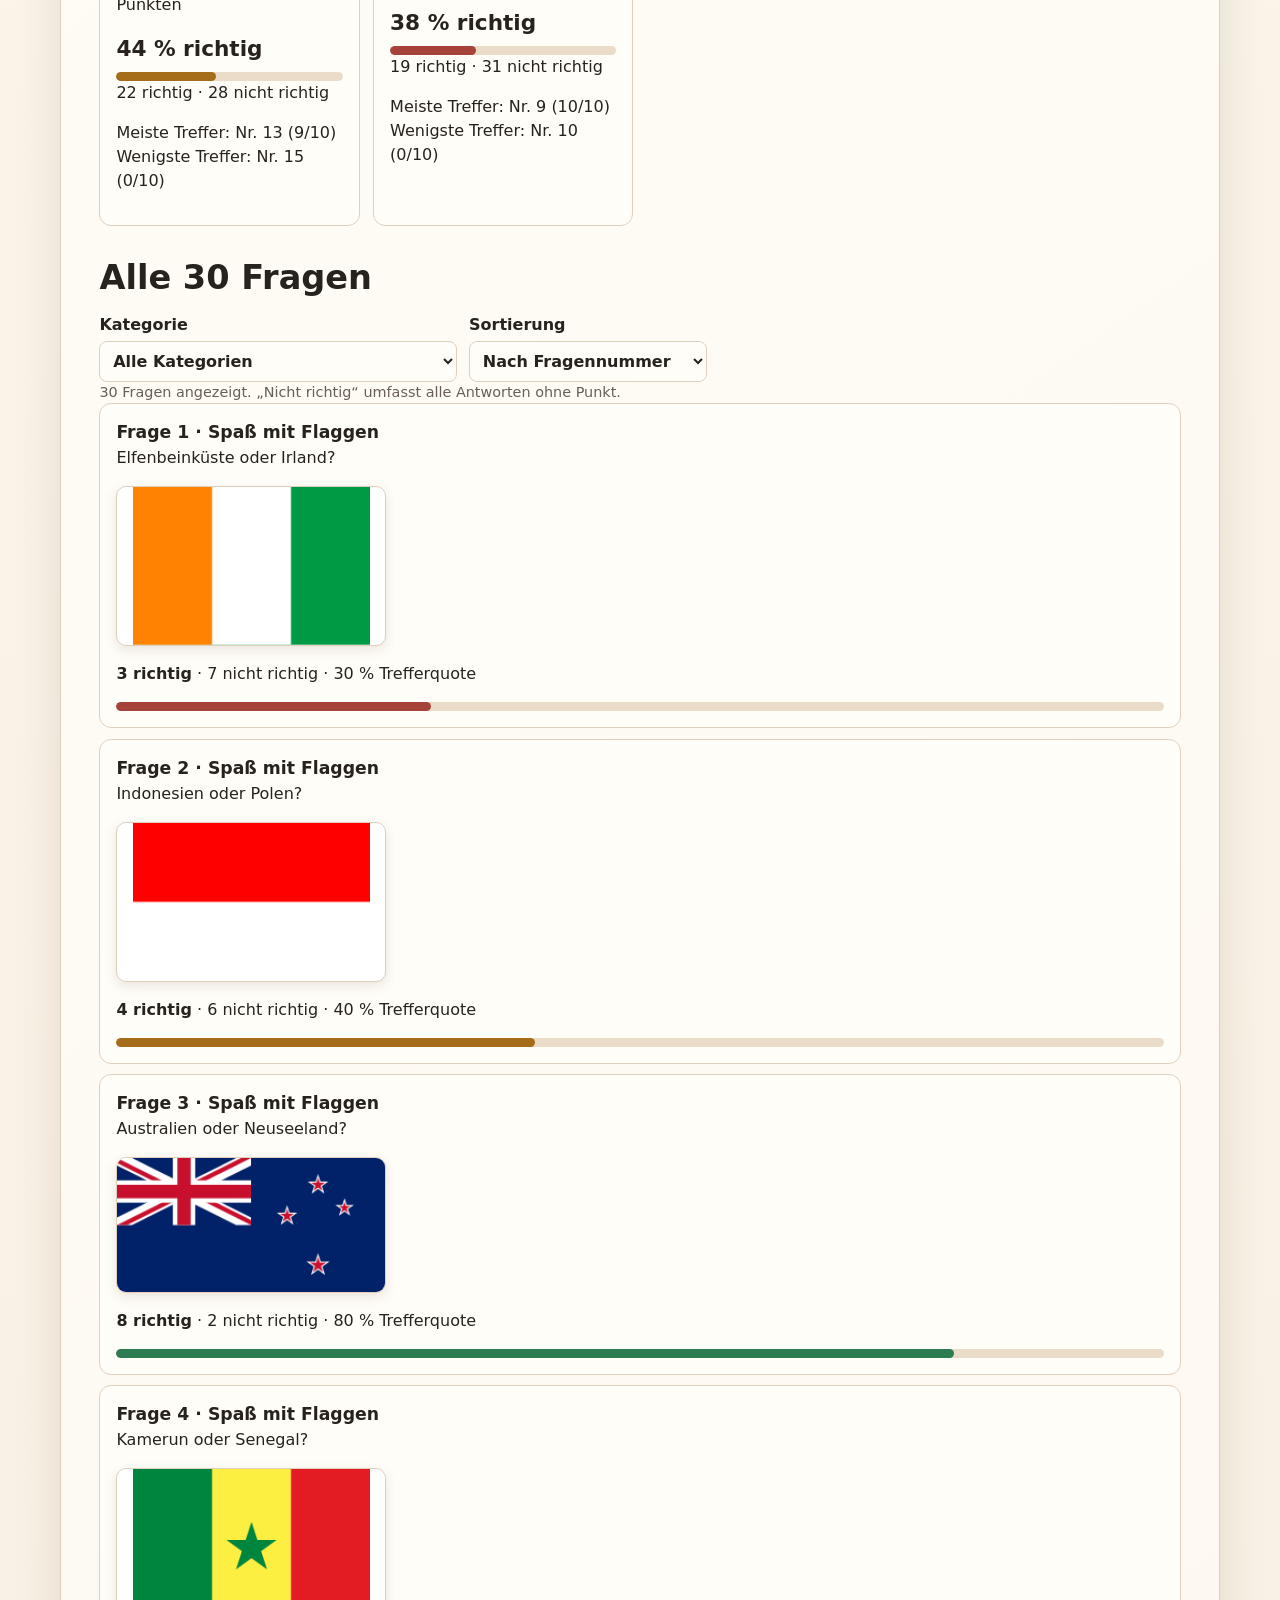
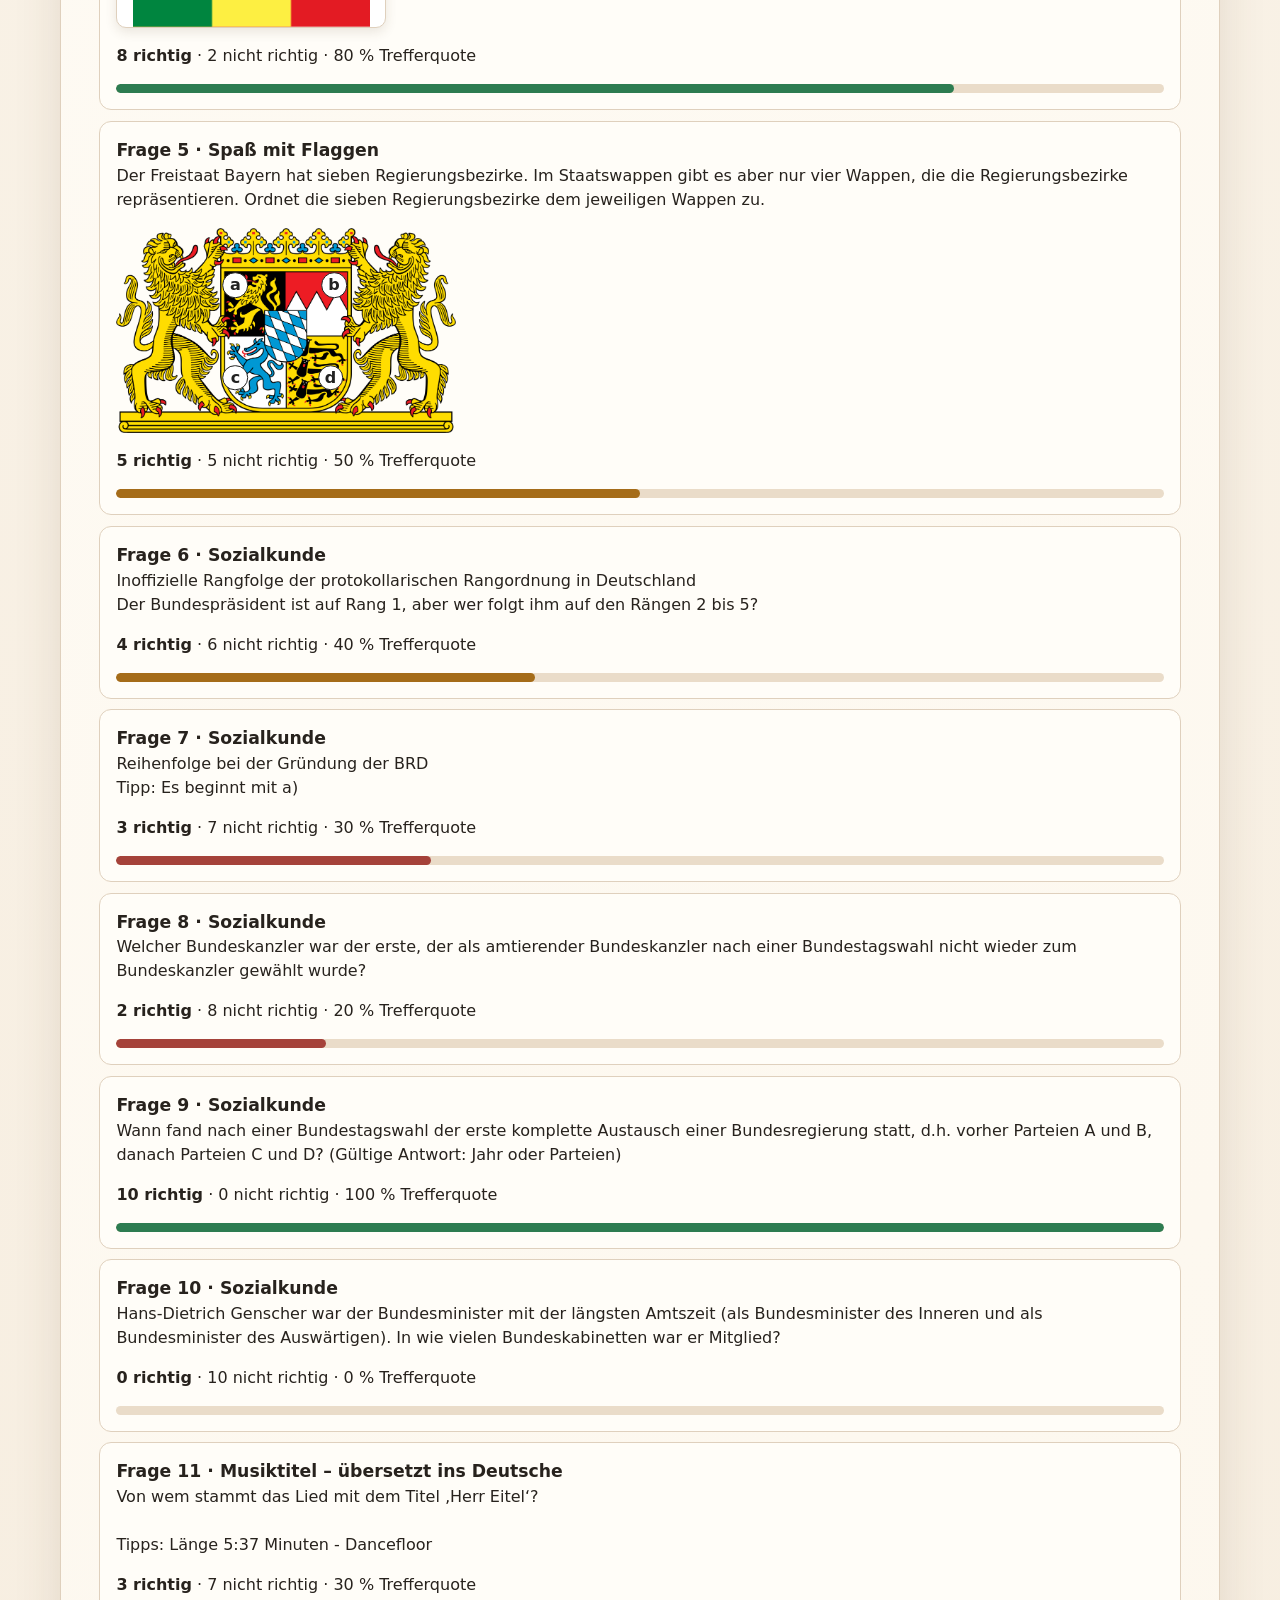
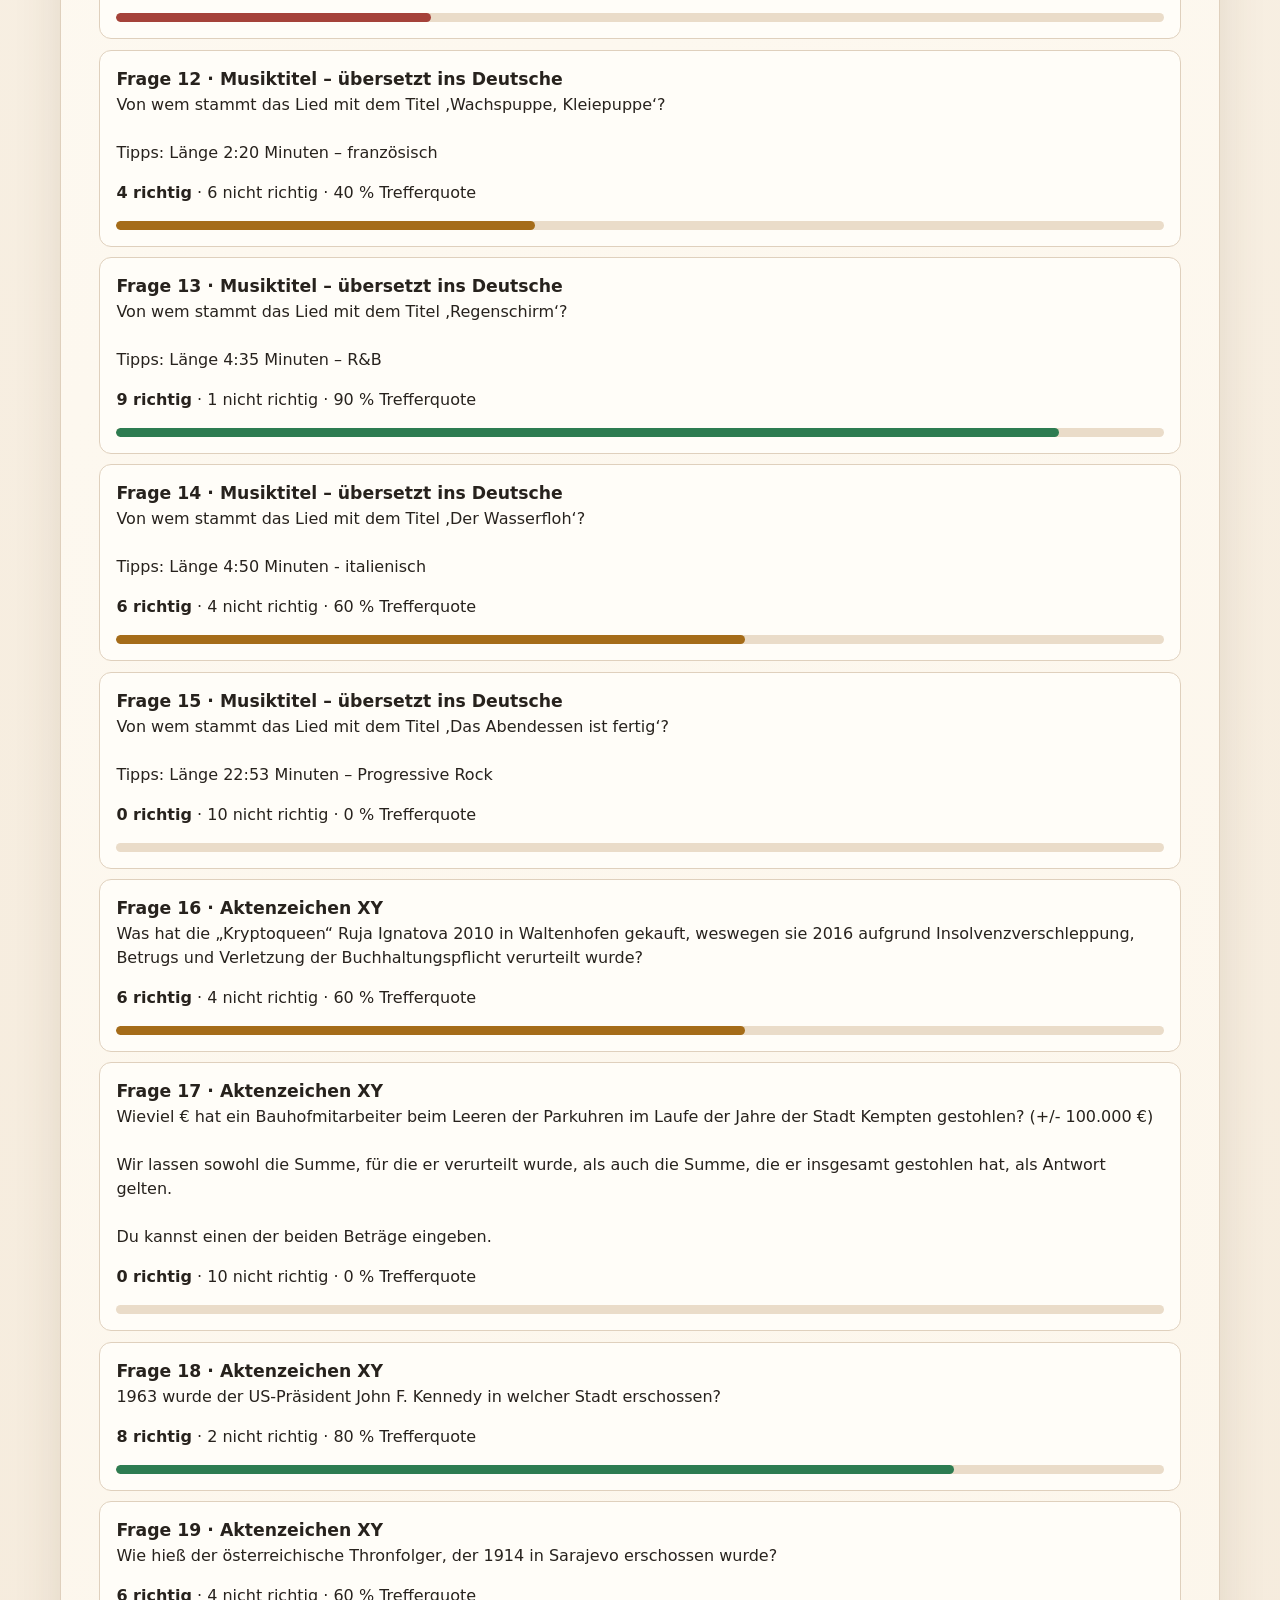
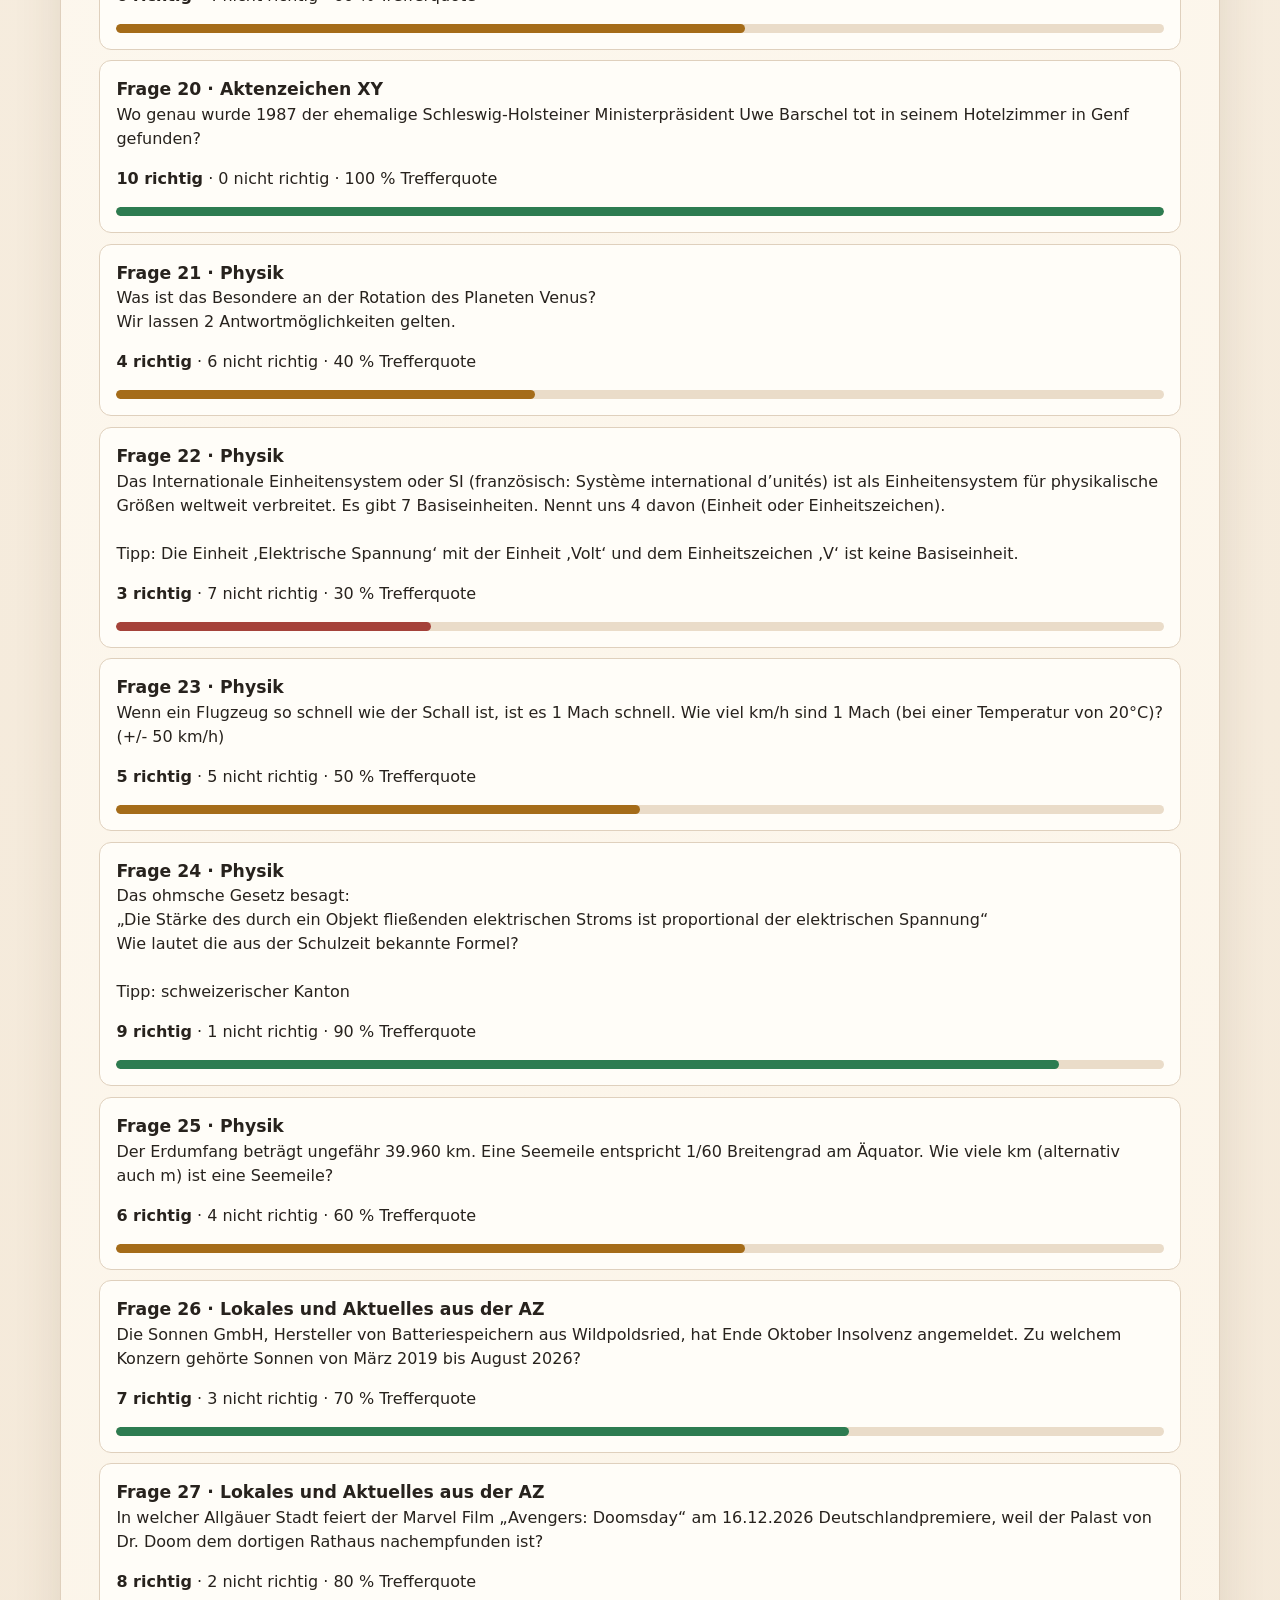
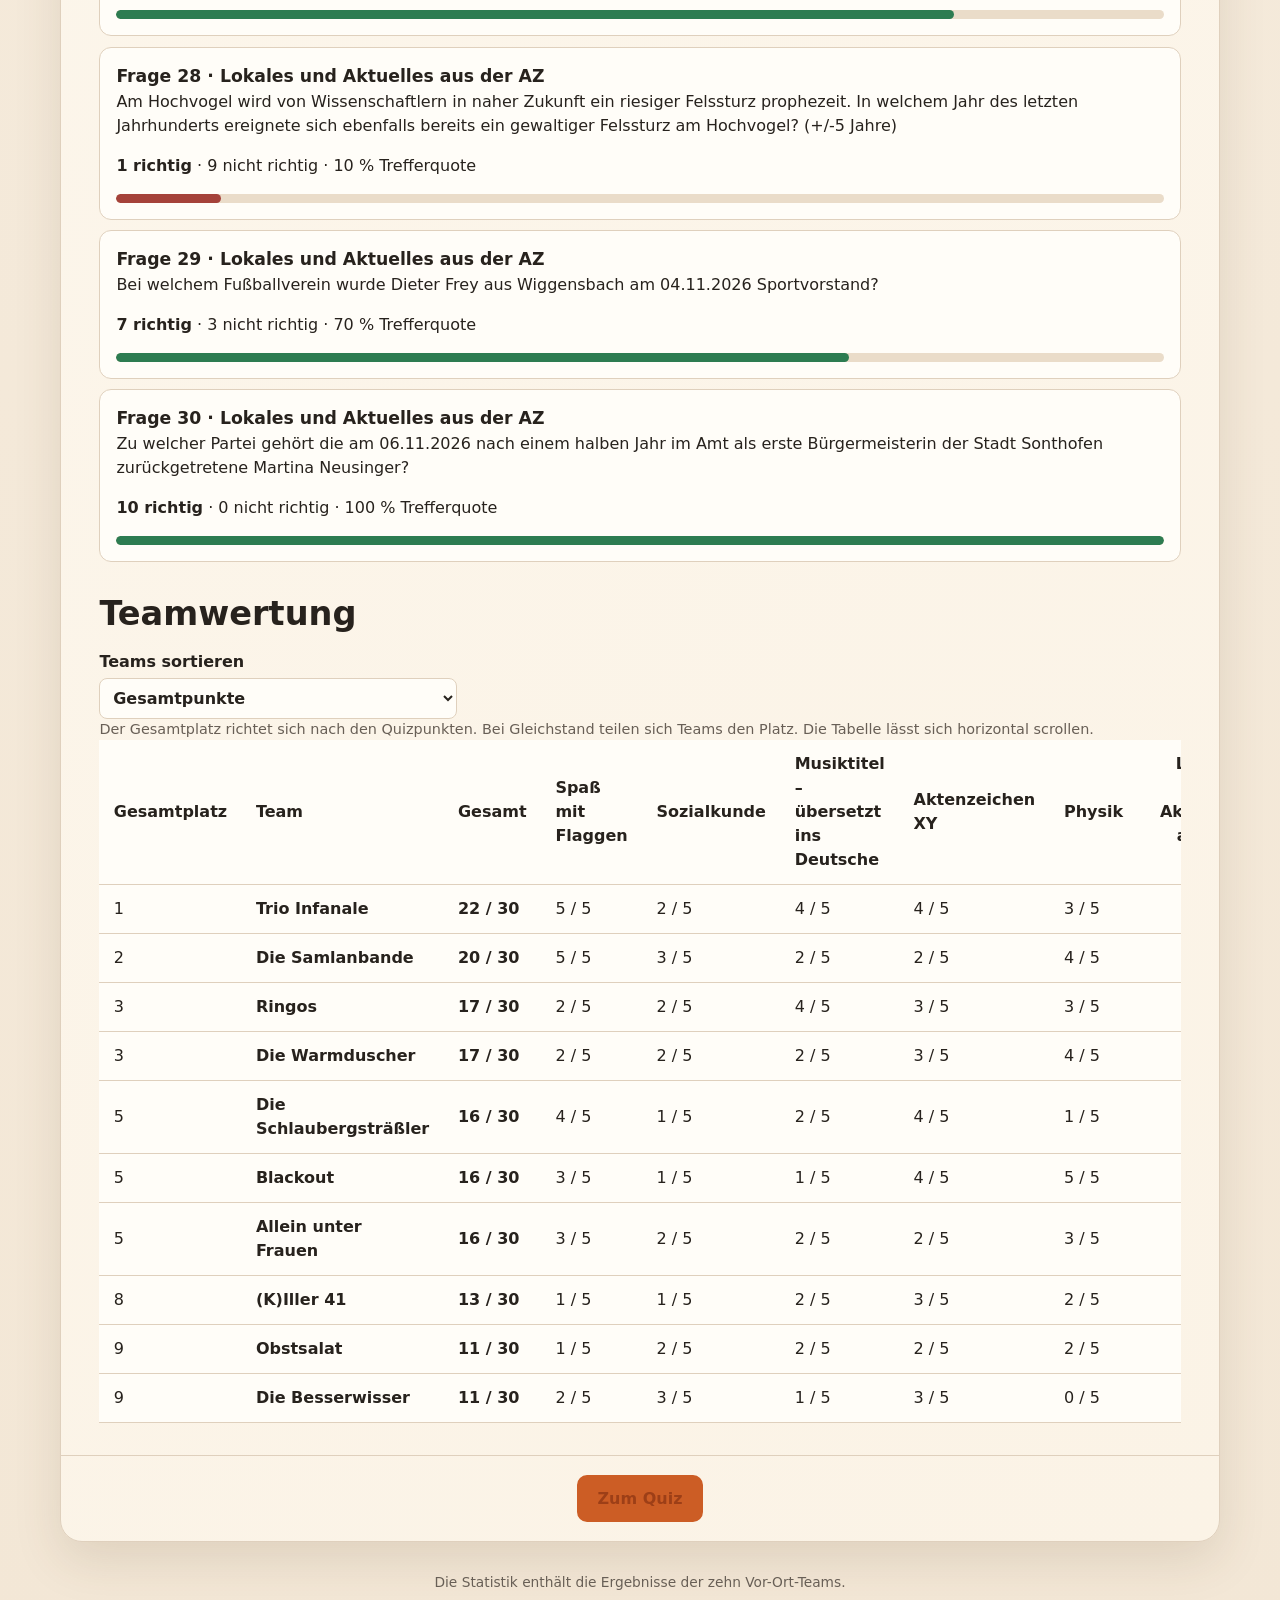
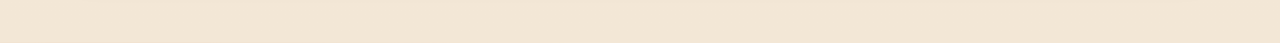
==== commit 2b1f82e3: "Fragebilder in Vor-Ort-Statistik und Auflösung anzeigen" ====
--- a/statistik/index.html
+++ b/statistik/index.html
@@ -6,8 +6,8 @@
   <meta name="description" content="Fragen, Kategorien und Ergebnisse der zehn Vor-Ort-Teams beim 75. Quiz im Bahnhof.">
   <meta name="theme-color" content="#cc5d25">
   <title>Vor-Ort-Statistik – 75. Quiz im Bahnhof</title>
-  <link rel="stylesheet" href="../assets/site.css">
-  <script src="../assets/quiz.js" defer></script>
+  <link rel="stylesheet" href="../assets/site.css?v=3">
+  <script src="../assets/quiz.js?v=3" defer></script>
 </head>
 <body>
   <a class="skip-link" href="#statistik">Direkt zur Statistik</a>
--- a/assets/site.css
+++ b/assets/site.css
@@ -822,6 +822,19 @@
   overflow-wrap: anywhere;
 }
 
+.stats-question-card .question-flag,
+.solution-body .question-flag {
+  width: min(100%, 270px);
+  max-height: 160px;
+  margin: 0.8rem 0 1rem;
+}
+
+.stats-question-card .coat-of-arms,
+.solution-body .coat-of-arms {
+  width: min(100%, 340px);
+  margin-inline: 0;
+}
+
 .stats-jump {
   display: flex;
   flex-wrap: wrap;
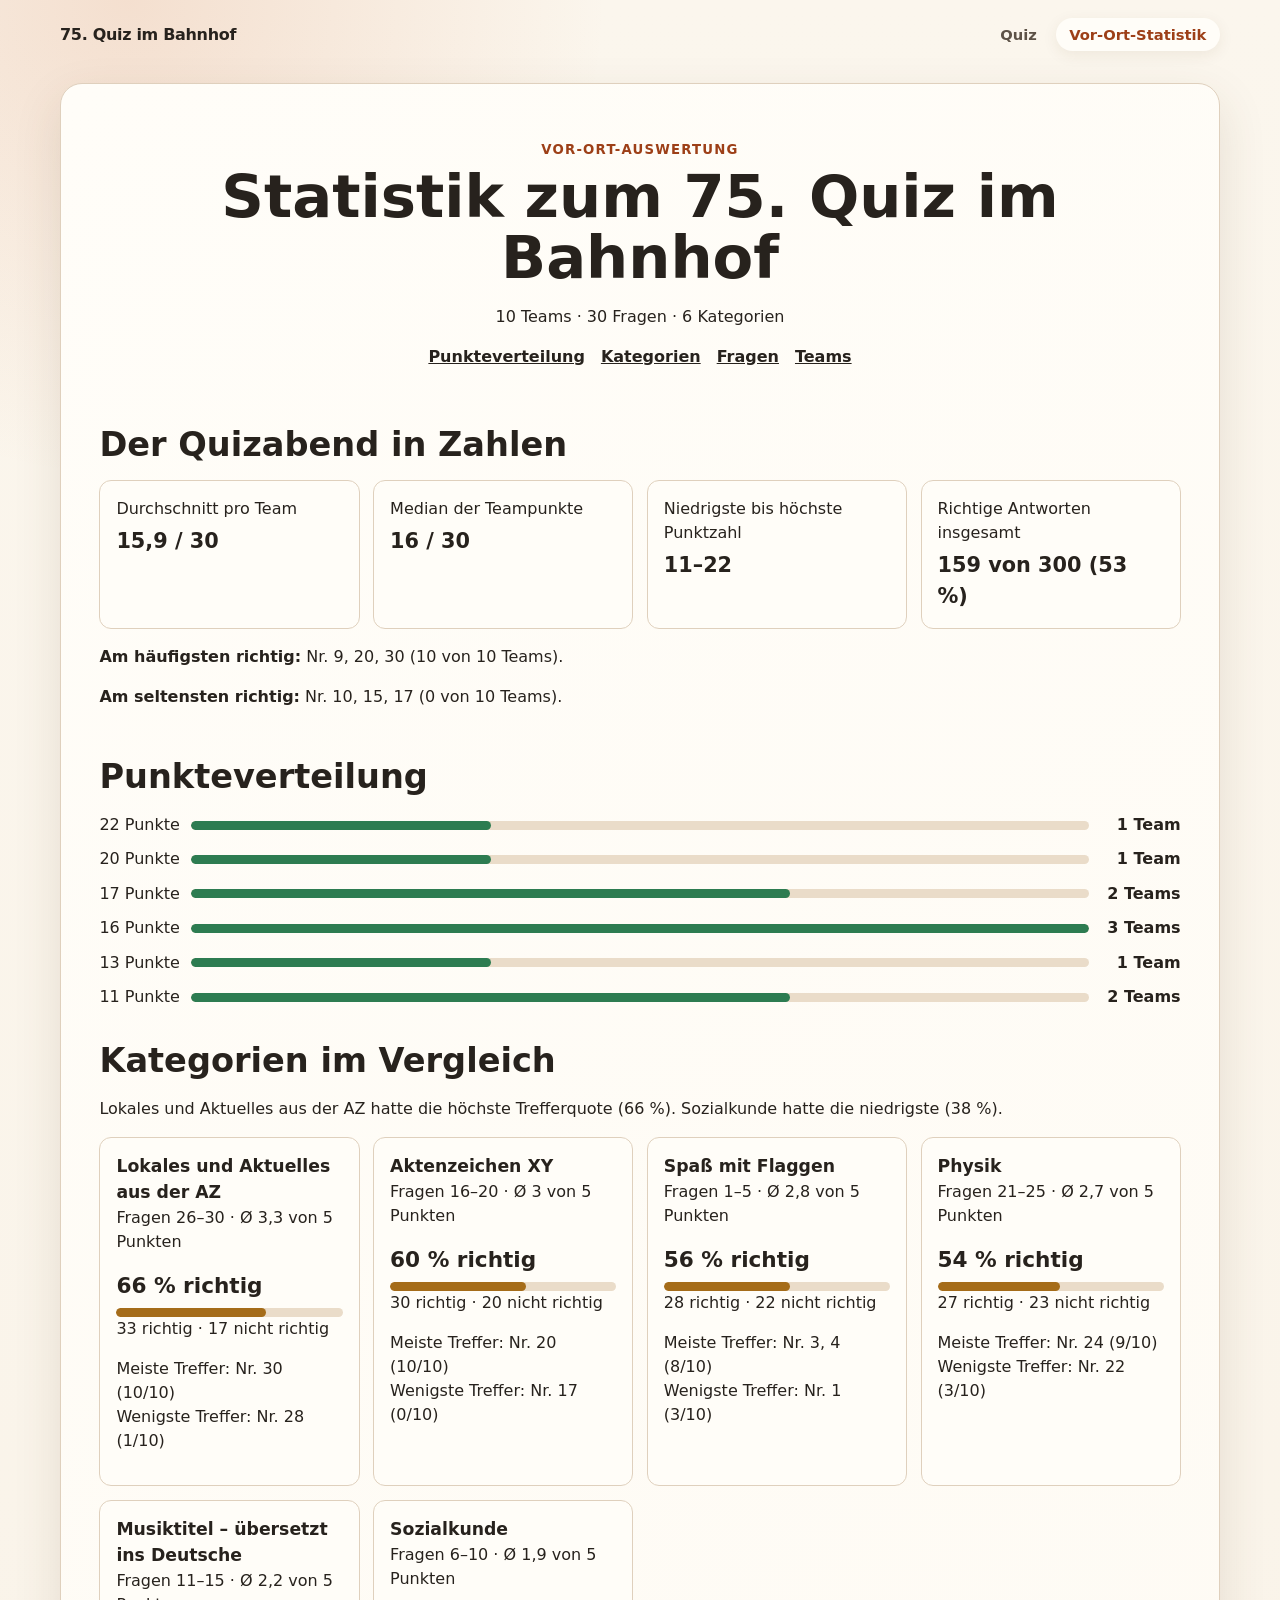
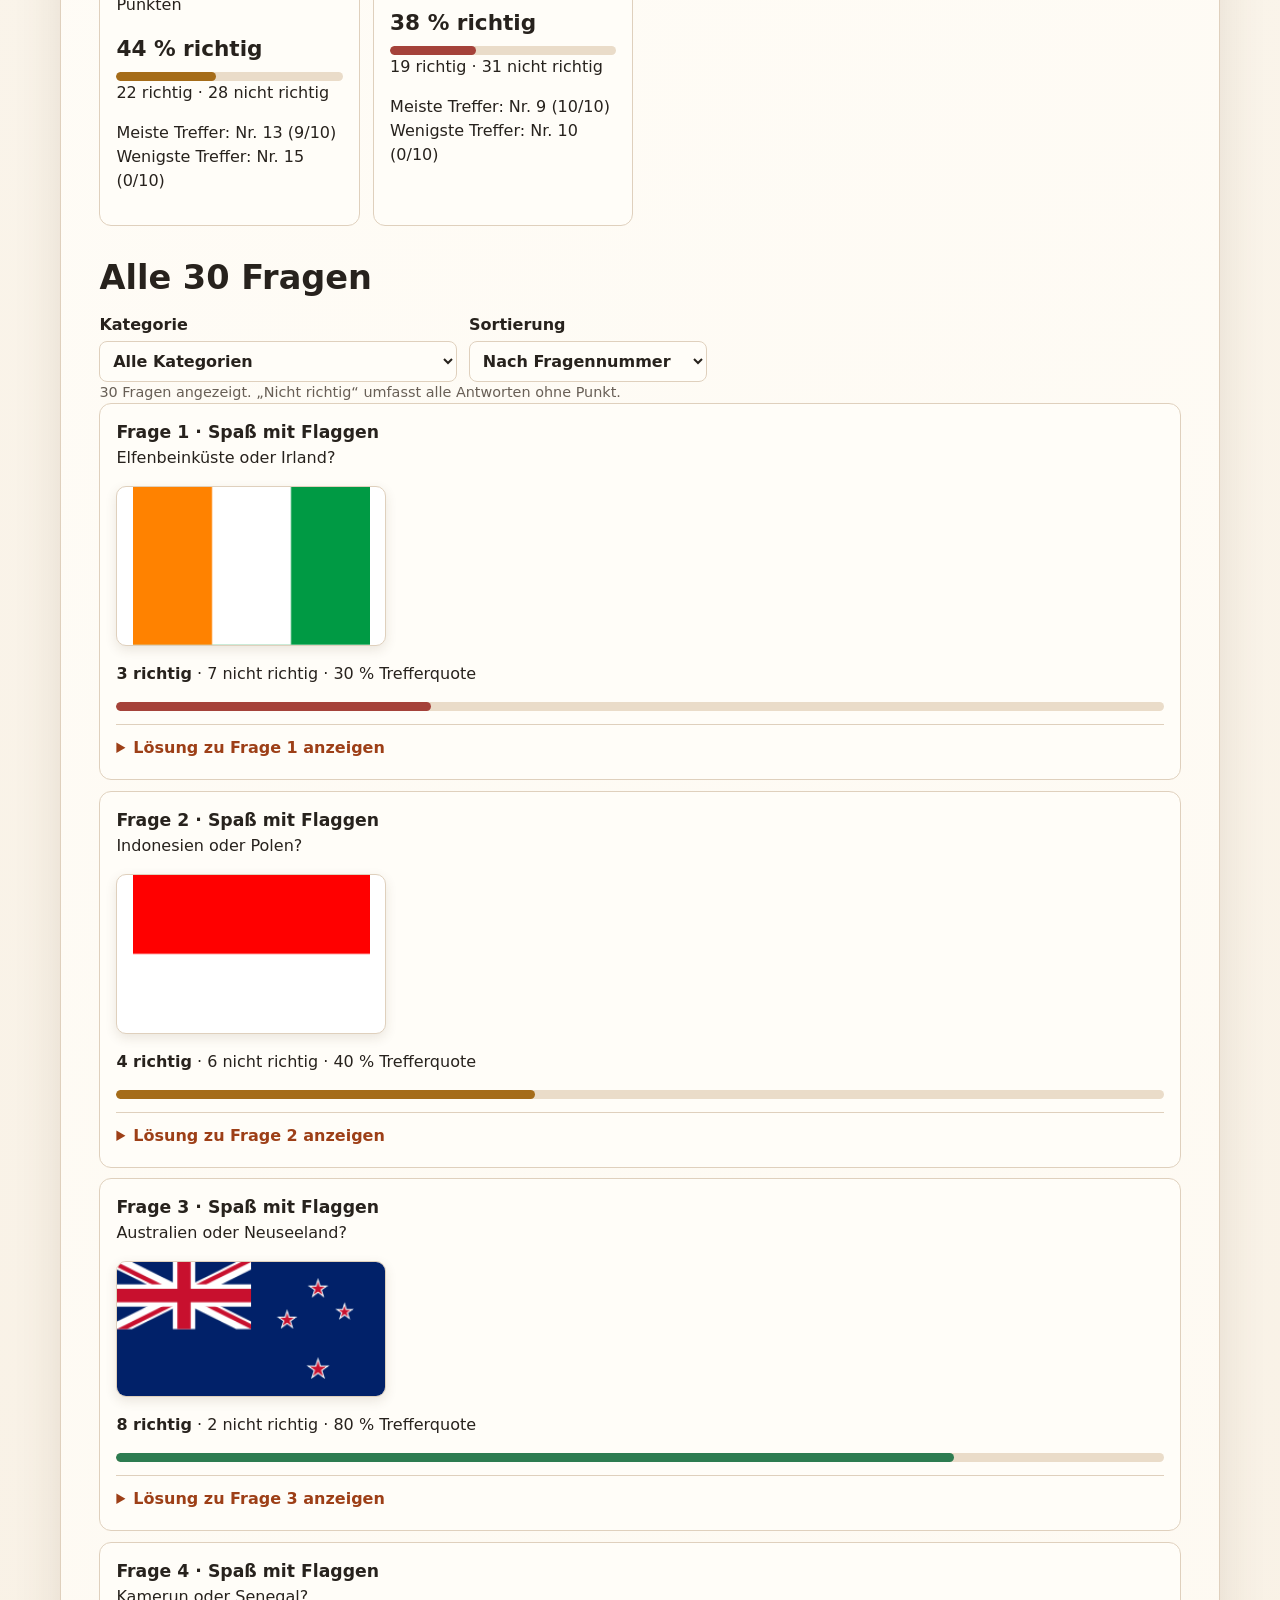
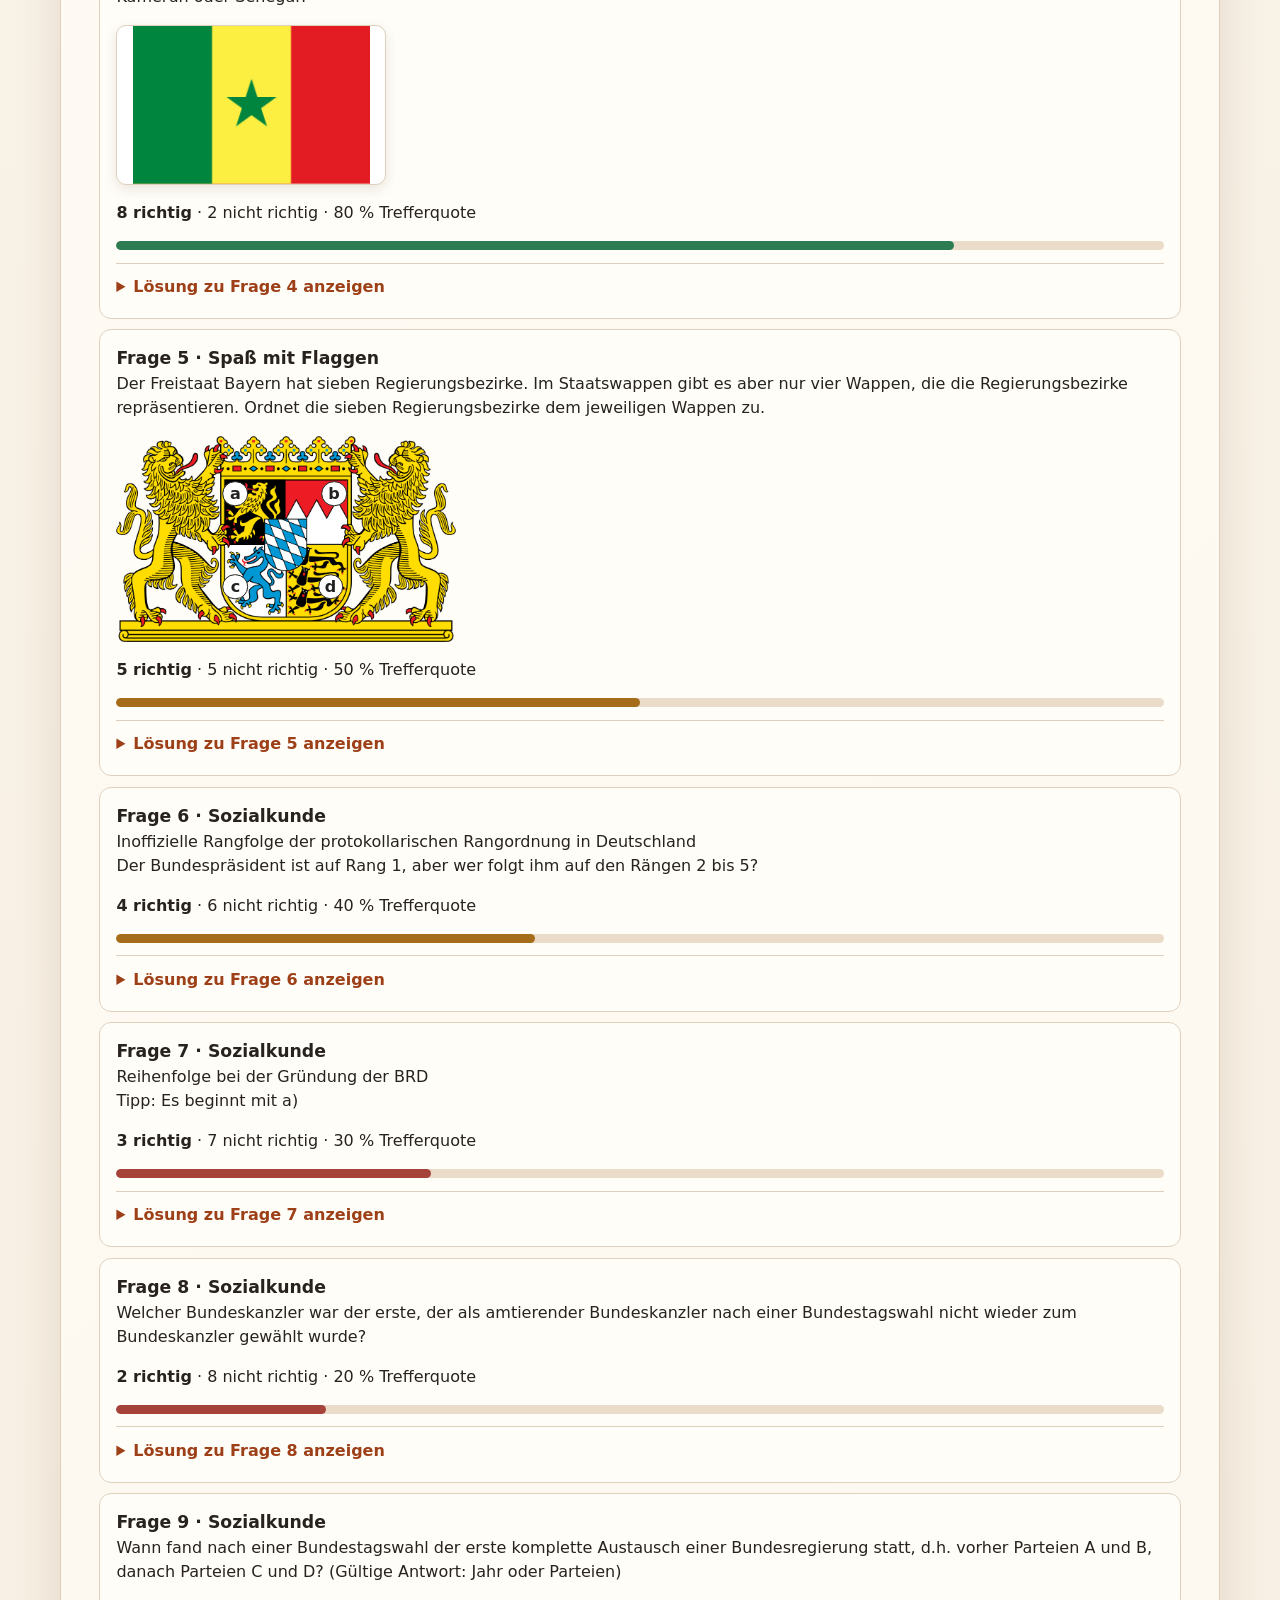
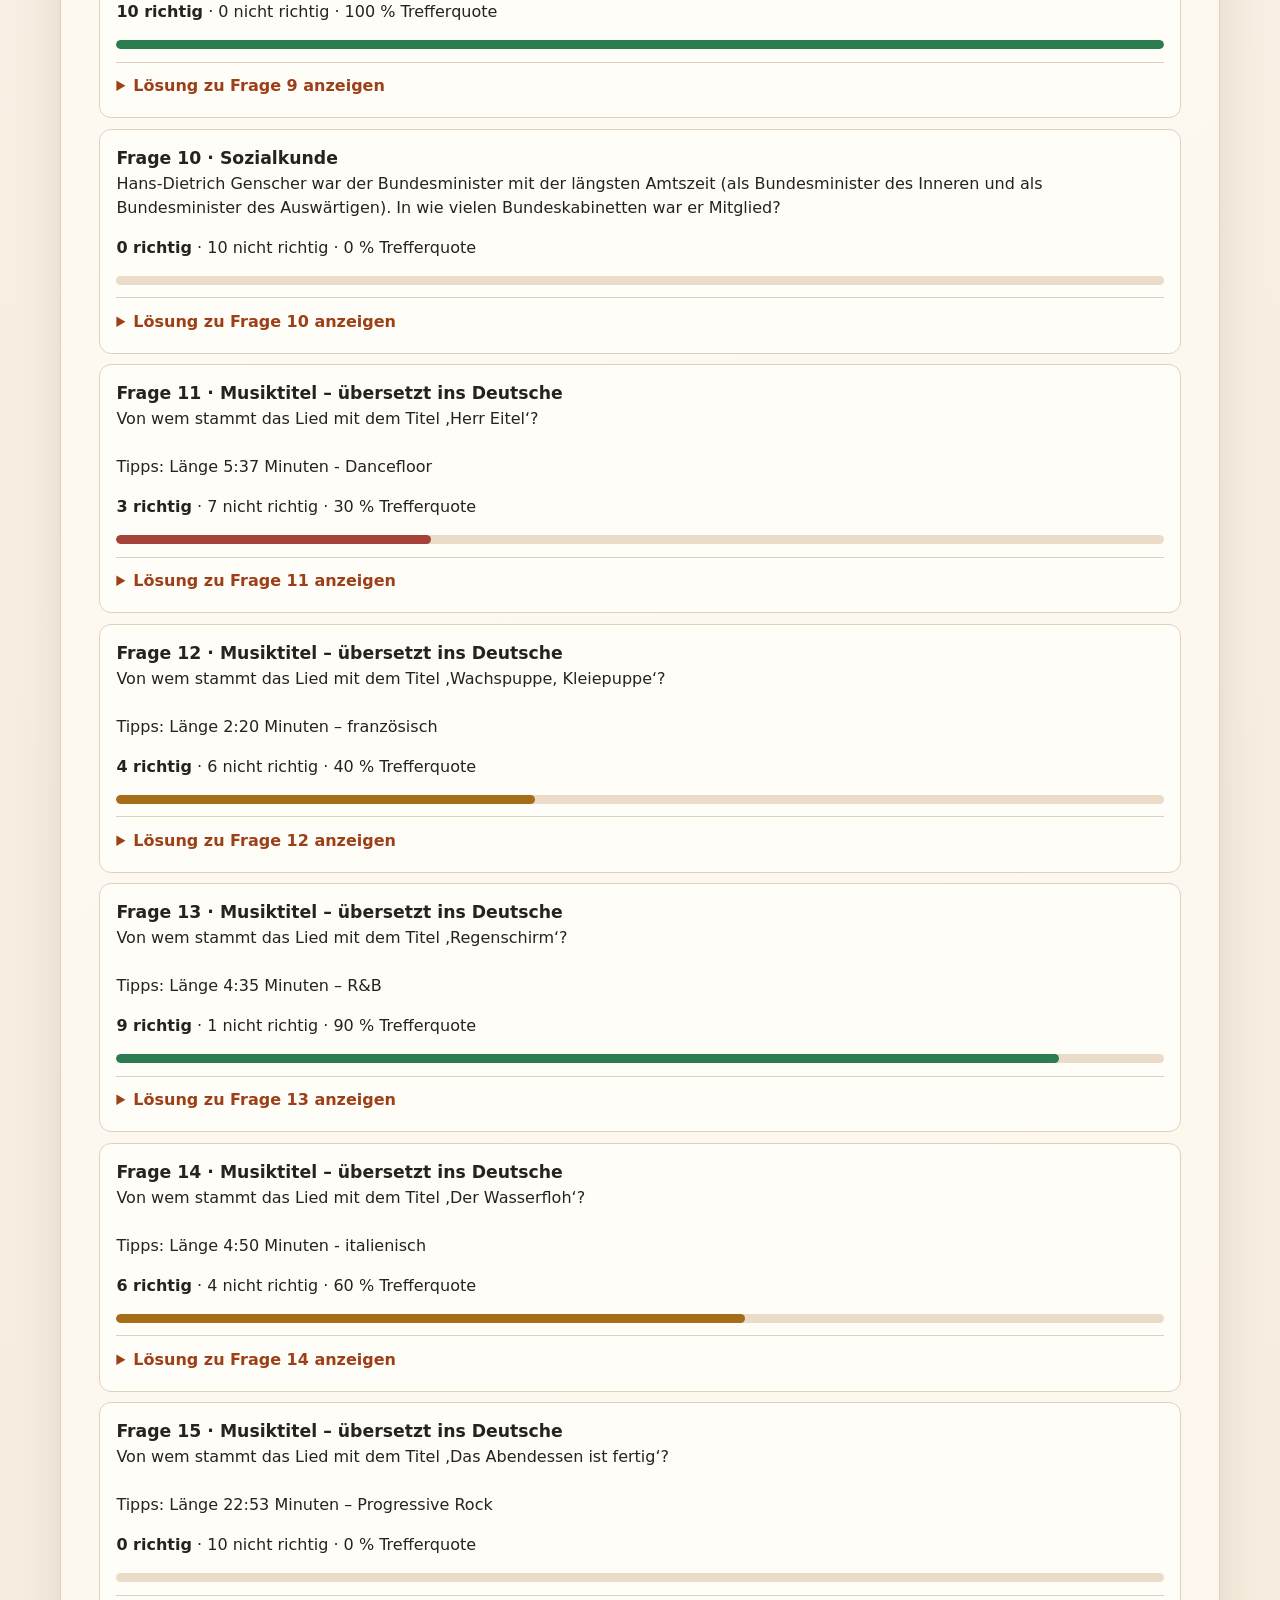
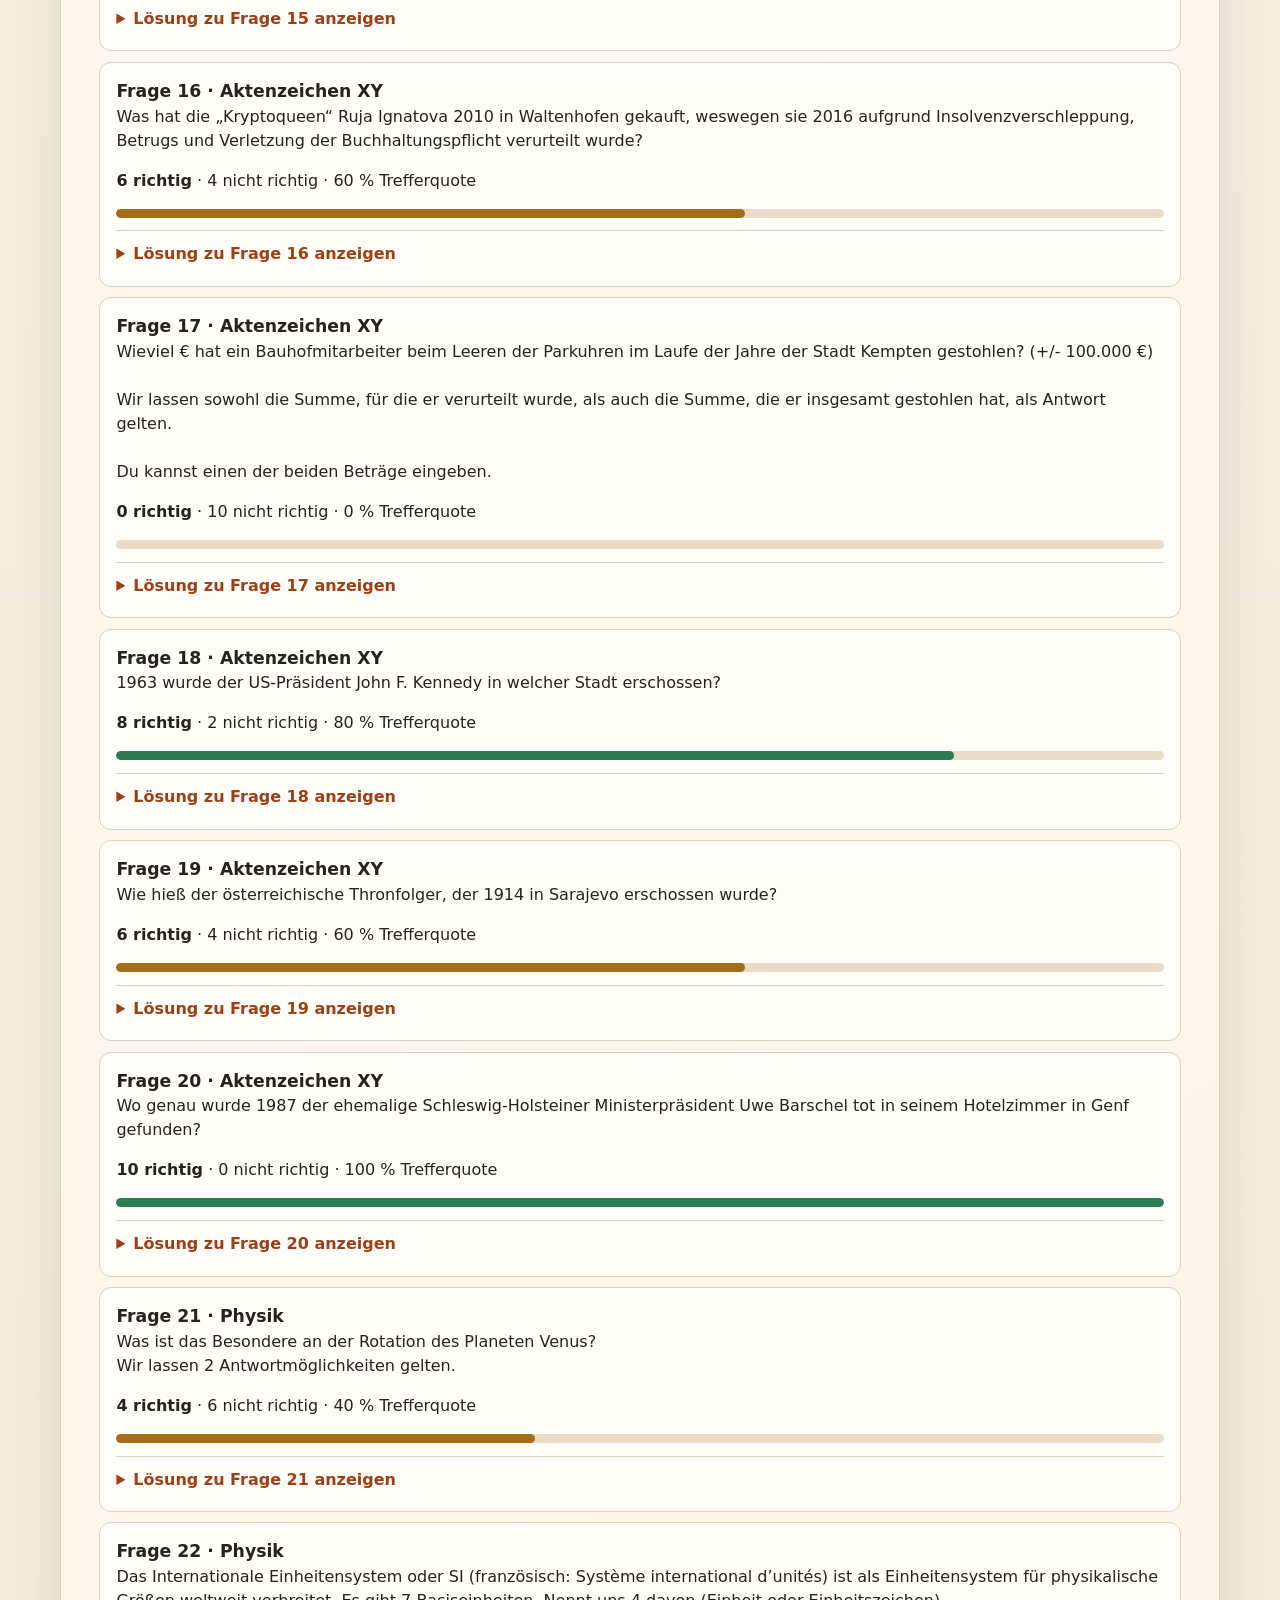
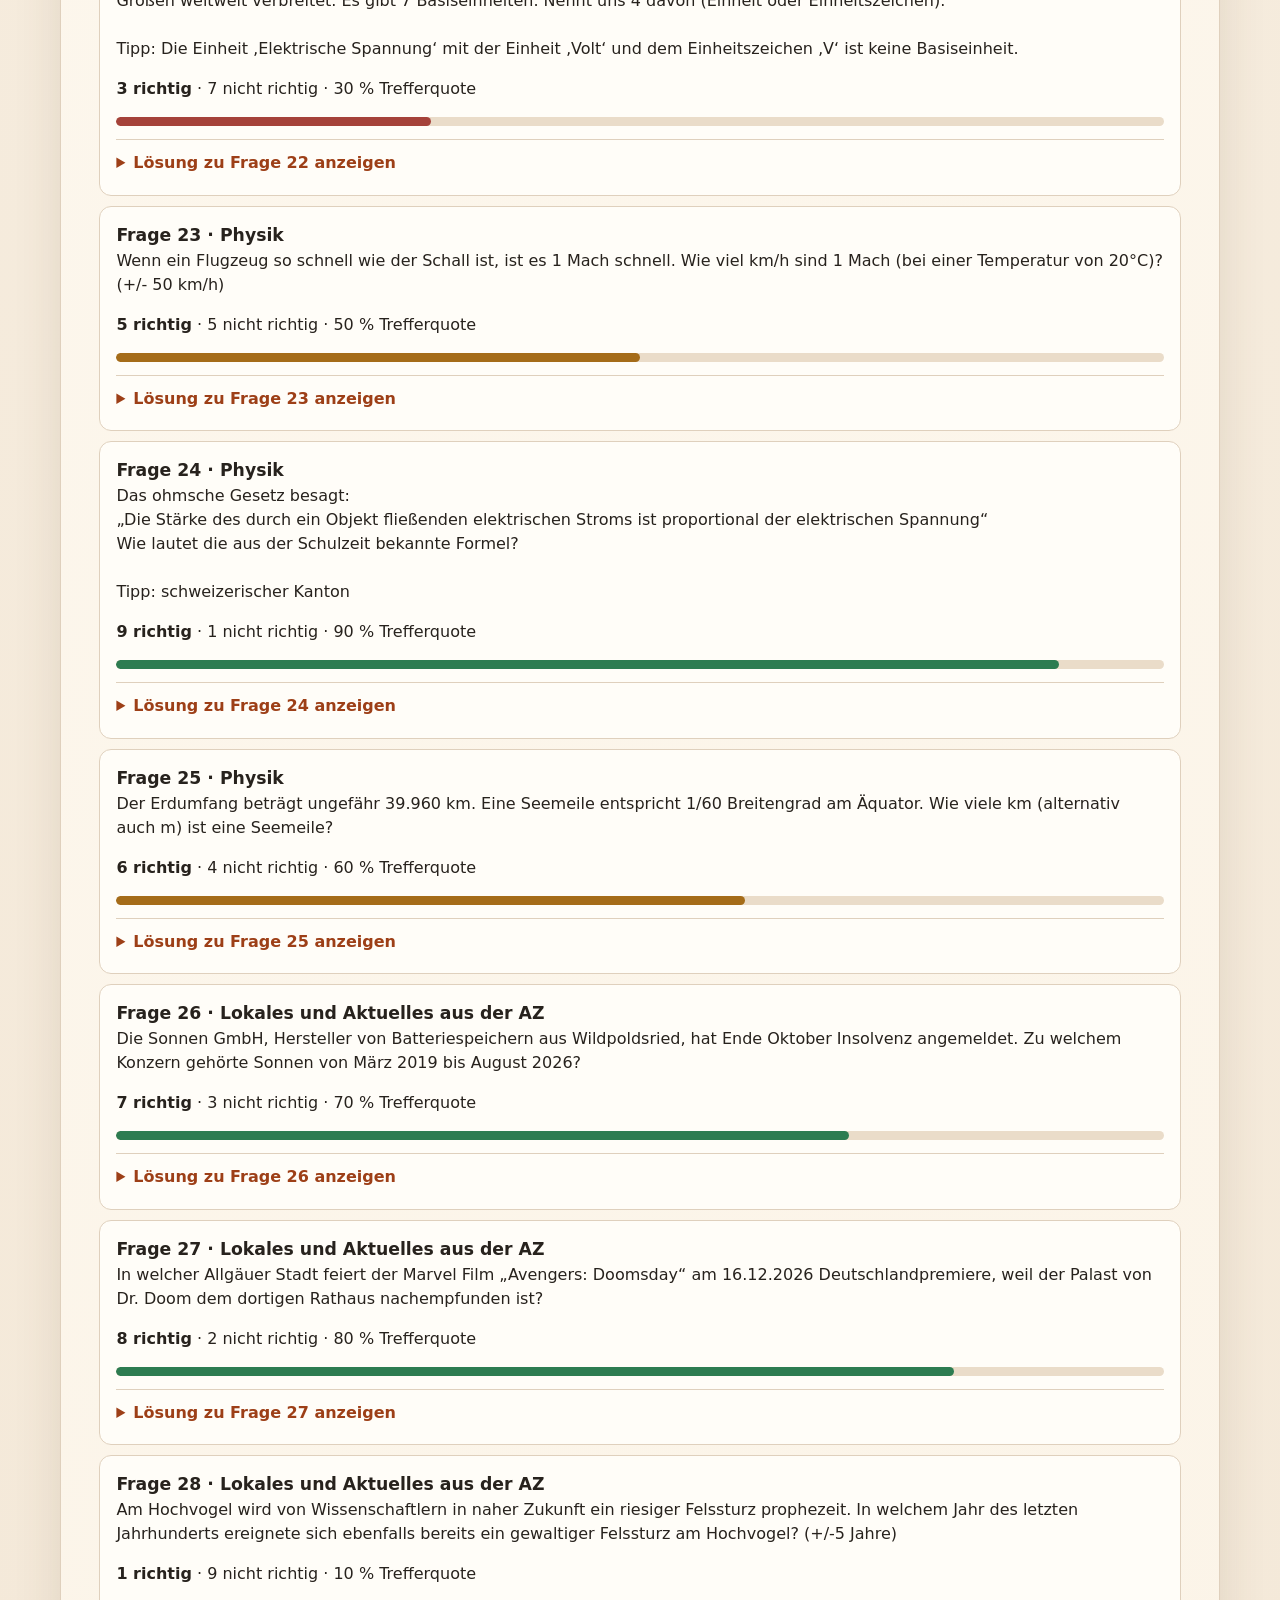
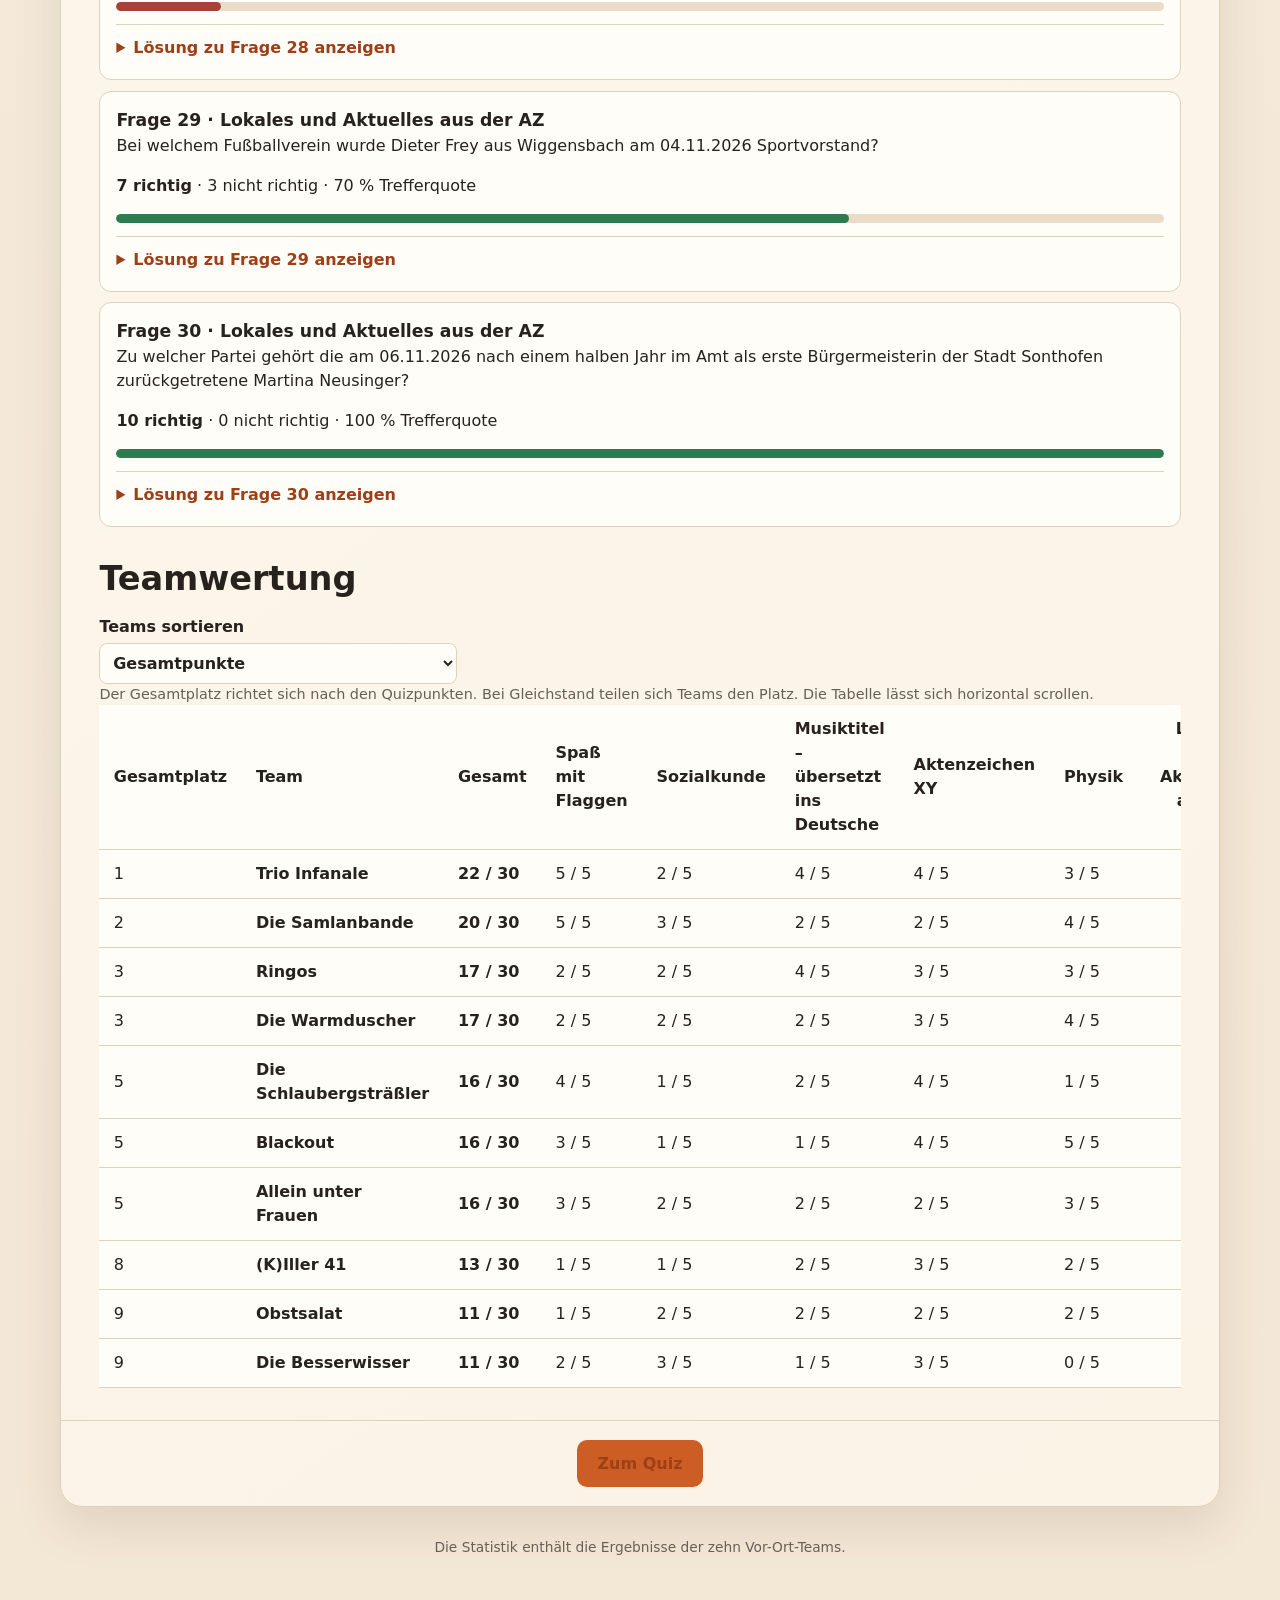
==== commit 79be775a: "Aufklappbare Lösungen in der Vor-Ort-Statistik ergänzen" ====
--- a/statistik/index.html
+++ b/statistik/index.html
@@ -6,8 +6,8 @@
   <meta name="description" content="Fragen, Kategorien und Ergebnisse der zehn Vor-Ort-Teams beim 75. Quiz im Bahnhof.">
   <meta name="theme-color" content="#cc5d25">
   <title>Vor-Ort-Statistik – 75. Quiz im Bahnhof</title>
-  <link rel="stylesheet" href="../assets/site.css?v=3">
-  <script src="../assets/quiz.js?v=3" defer></script>
+  <link rel="stylesheet" href="../assets/site.css?v=4">
+  <script src="../assets/quiz.js?v=4" defer></script>
 </head>
 <body>
   <a class="skip-link" href="#statistik">Direkt zur Statistik</a>
--- a/assets/site.css
+++ b/assets/site.css
@@ -822,6 +822,23 @@
   overflow-wrap: anywhere;
 }
 
+.stats-solution {
+  margin-top: 0.8rem;
+  border-top: 1px solid var(--line);
+}
+
+.stats-solution summary {
+  padding-block: 0.7rem 0.2rem;
+  cursor: pointer;
+  font-weight: 750;
+  color: var(--orange-dark);
+}
+
+.stats-solution > div {
+  padding-inline-start: 1rem;
+  overflow-wrap: anywhere;
+}
+
 .stats-question-card .question-flag,
 .solution-body .question-flag {
   width: min(100%, 270px);
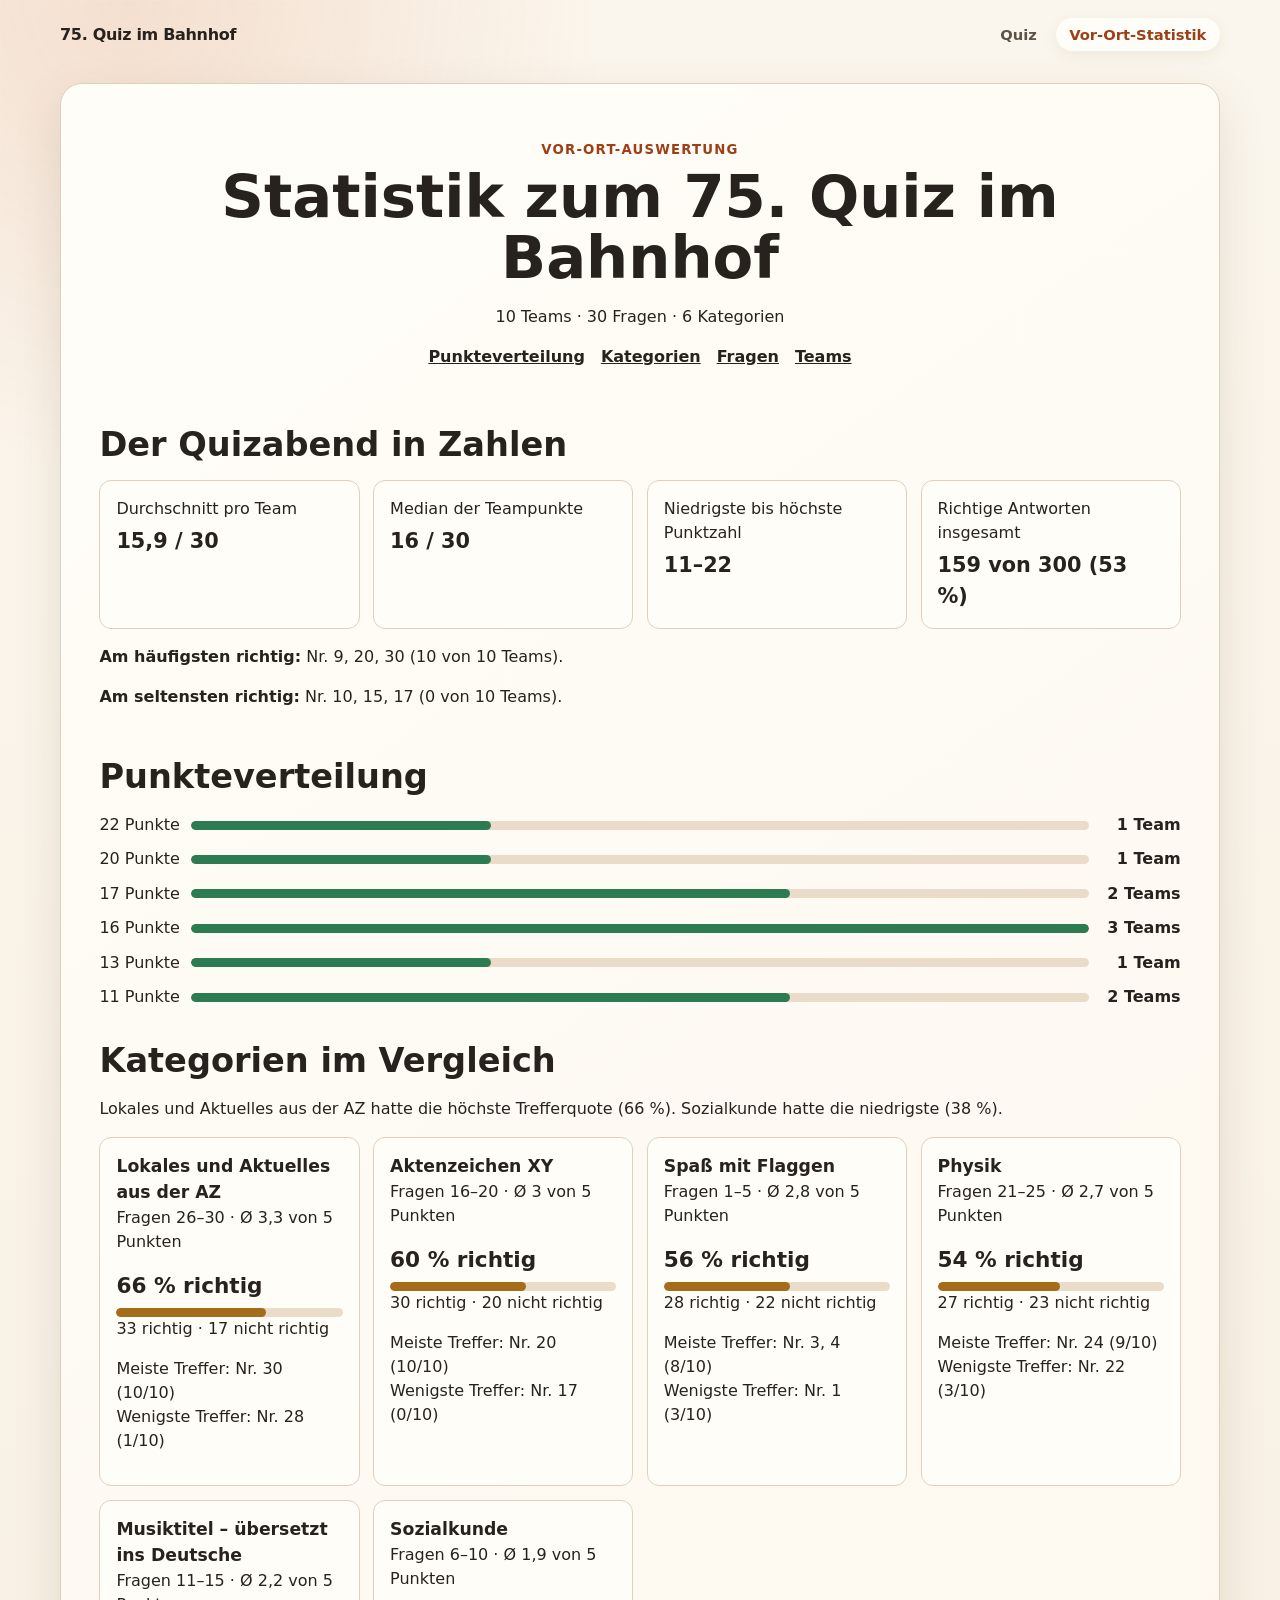
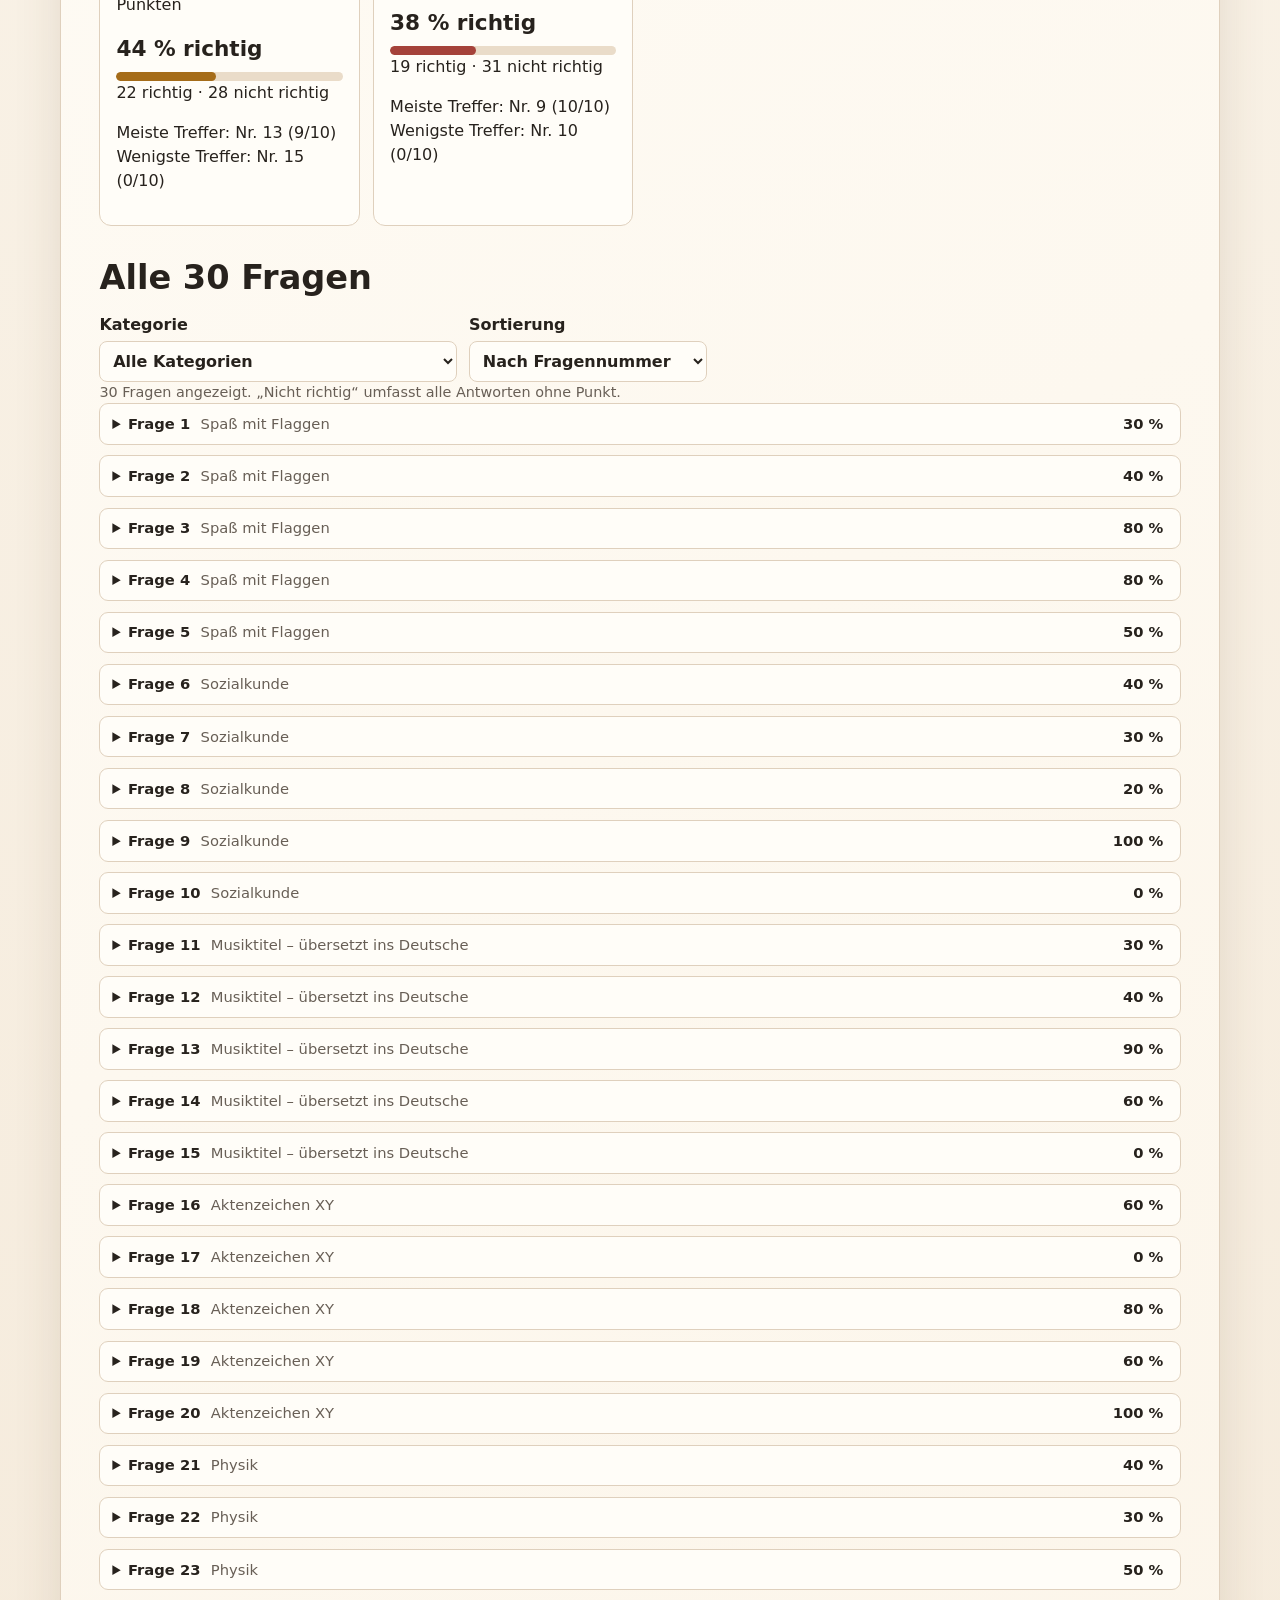
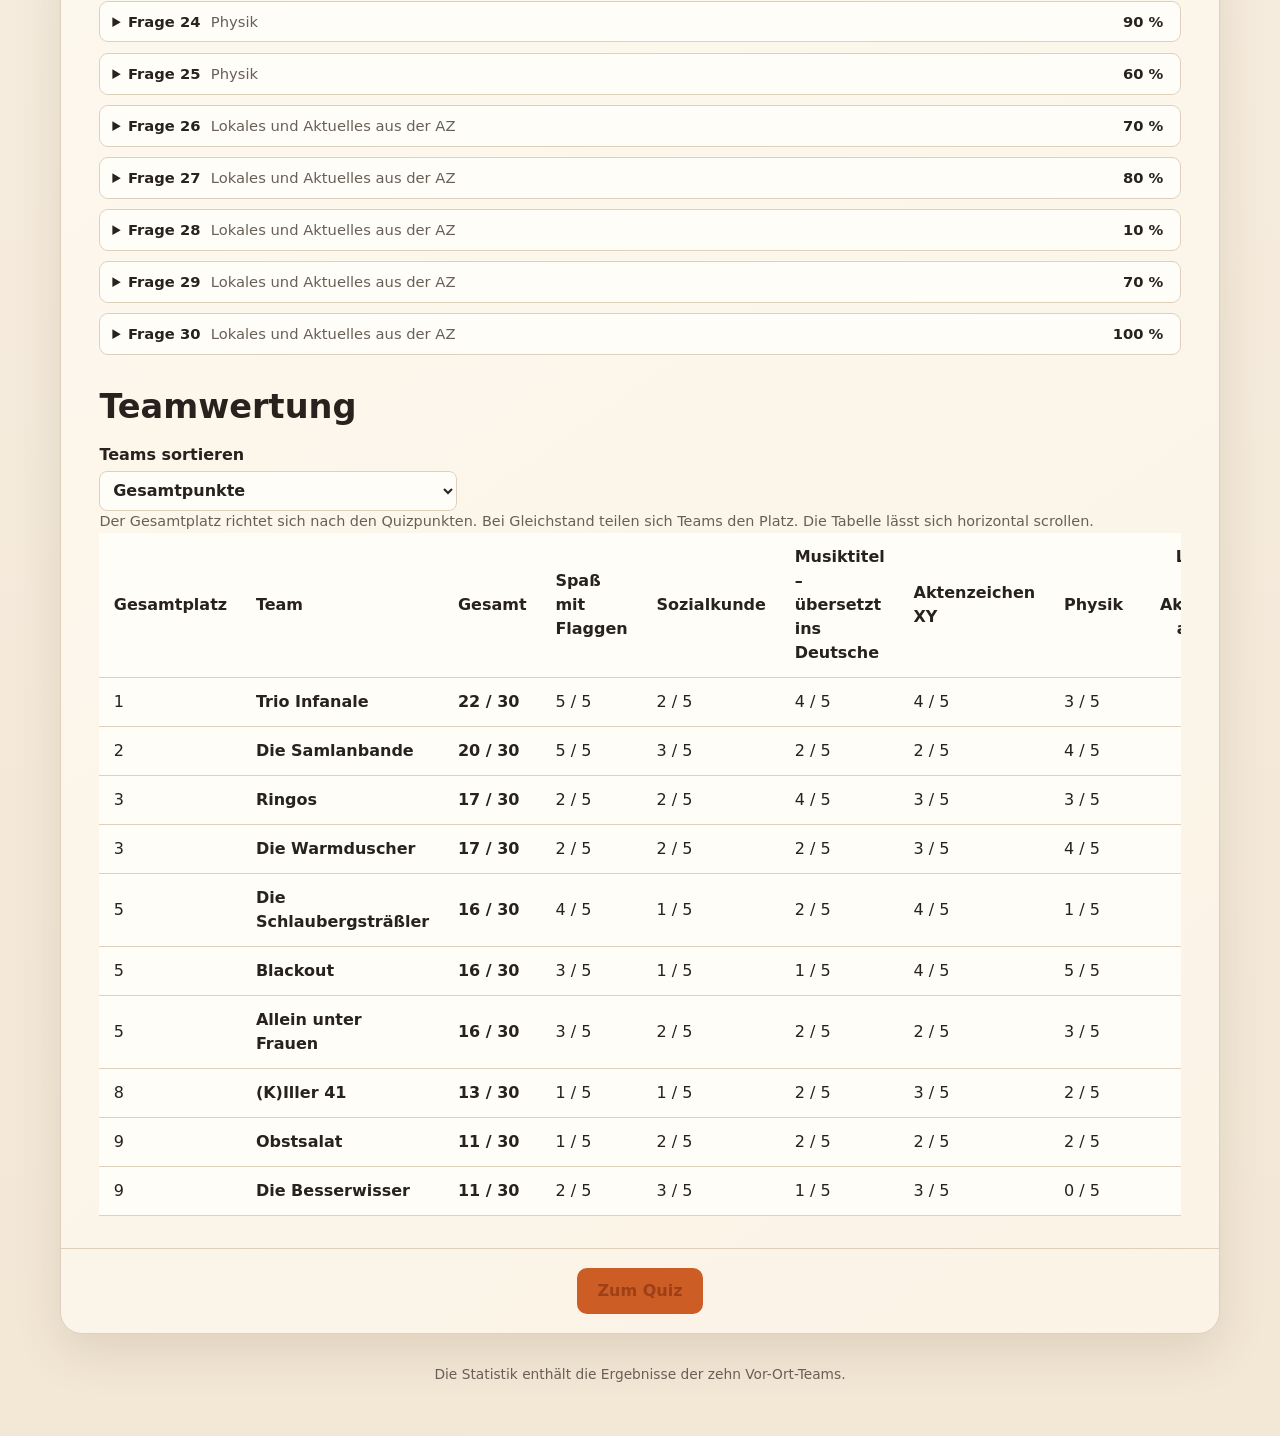
==== commit 0bfeda55: "Fragenliste in der Vor-Ort-Statistik kompakter gestalten" ====
--- a/statistik/index.html
+++ b/statistik/index.html
@@ -6,8 +6,8 @@
   <meta name="description" content="Fragen, Kategorien und Ergebnisse der zehn Vor-Ort-Teams beim 75. Quiz im Bahnhof.">
   <meta name="theme-color" content="#cc5d25">
   <title>Vor-Ort-Statistik – 75. Quiz im Bahnhof</title>
-  <link rel="stylesheet" href="../assets/site.css?v=4">
-  <script src="../assets/quiz.js?v=4" defer></script>
+  <link rel="stylesheet" href="../assets/site.css?v=5">
+  <script src="../assets/quiz.js?v=5" defer></script>
 </head>
 <body>
   <a class="skip-link" href="#statistik">Direkt zur Statistik</a>
--- a/assets/site.css
+++ b/assets/site.css
@@ -797,8 +797,7 @@
   gap: 0.85rem;
 }
 
-.stats-overview > div,
-.stats-question-card {
+.stats-overview > div {
   padding: 1rem;
   border: 1px solid var(--line);
   border-radius: 12px;
@@ -811,13 +810,51 @@
   font-weight: 800;
 }
 
-.stats-category-card h3,
-.stats-question-card h3 {
+.stats-category-card h3 {
   margin: 0;
   overflow-wrap: anywhere;
 }
 
+.stats-question-card {
+  min-width: 0;
+  border: 1px solid var(--line);
+  border-radius: 9px;
+  background: var(--paper);
+  font-size: 0.92rem;
+}
+
+.stats-question-card > summary {
+  padding: 0.55rem 0.75rem;
+  cursor: pointer;
+}
+
+.stats-question-summary {
+  display: inline-flex;
+  flex-wrap: wrap;
+  align-items: baseline;
+  gap: 0.2rem 0.65rem;
+  width: calc(100% - 1.35em);
+}
+
+.stats-question-category {
+  flex: 1 1 9rem;
+  color: var(--muted);
+  overflow-wrap: anywhere;
+}
+
+.stats-question-rate {
+  margin-inline-start: auto;
+  font-weight: 800;
+  white-space: nowrap;
+}
+
+.stats-question-body {
+  border-top: 1px solid var(--line);
+  padding: 0.65rem 0.9rem 0.8rem;
+}
+
 .stats-prompt {
+  margin: 0 0 0.55rem;
   white-space: pre-line;
   overflow-wrap: anywhere;
 }
@@ -839,17 +876,36 @@
   overflow-wrap: anywhere;
 }
 
-.stats-question-card .question-flag,
 .solution-body .question-flag {
   width: min(100%, 270px);
   max-height: 160px;
   margin: 0.8rem 0 1rem;
 }
 
-.stats-question-card .coat-of-arms,
 .solution-body .coat-of-arms {
   width: min(100%, 340px);
   margin-inline: 0;
+}
+
+.stats-question-card .question-flag {
+  width: min(100%, 155px);
+  max-height: 100px;
+  margin: 0.5rem 0;
+}
+
+.stats-question-card .coat-of-arms {
+  width: min(100%, 220px);
+  margin: 0.5rem 0;
+}
+
+.stats-question-card .coat-of-arms span {
+  width: 1.2rem;
+  height: 1.2rem;
+  font-size: 0.75rem;
+}
+
+.stats-question-card .solution-crest {
+  max-height: 76px;
 }
 
 .stats-jump {
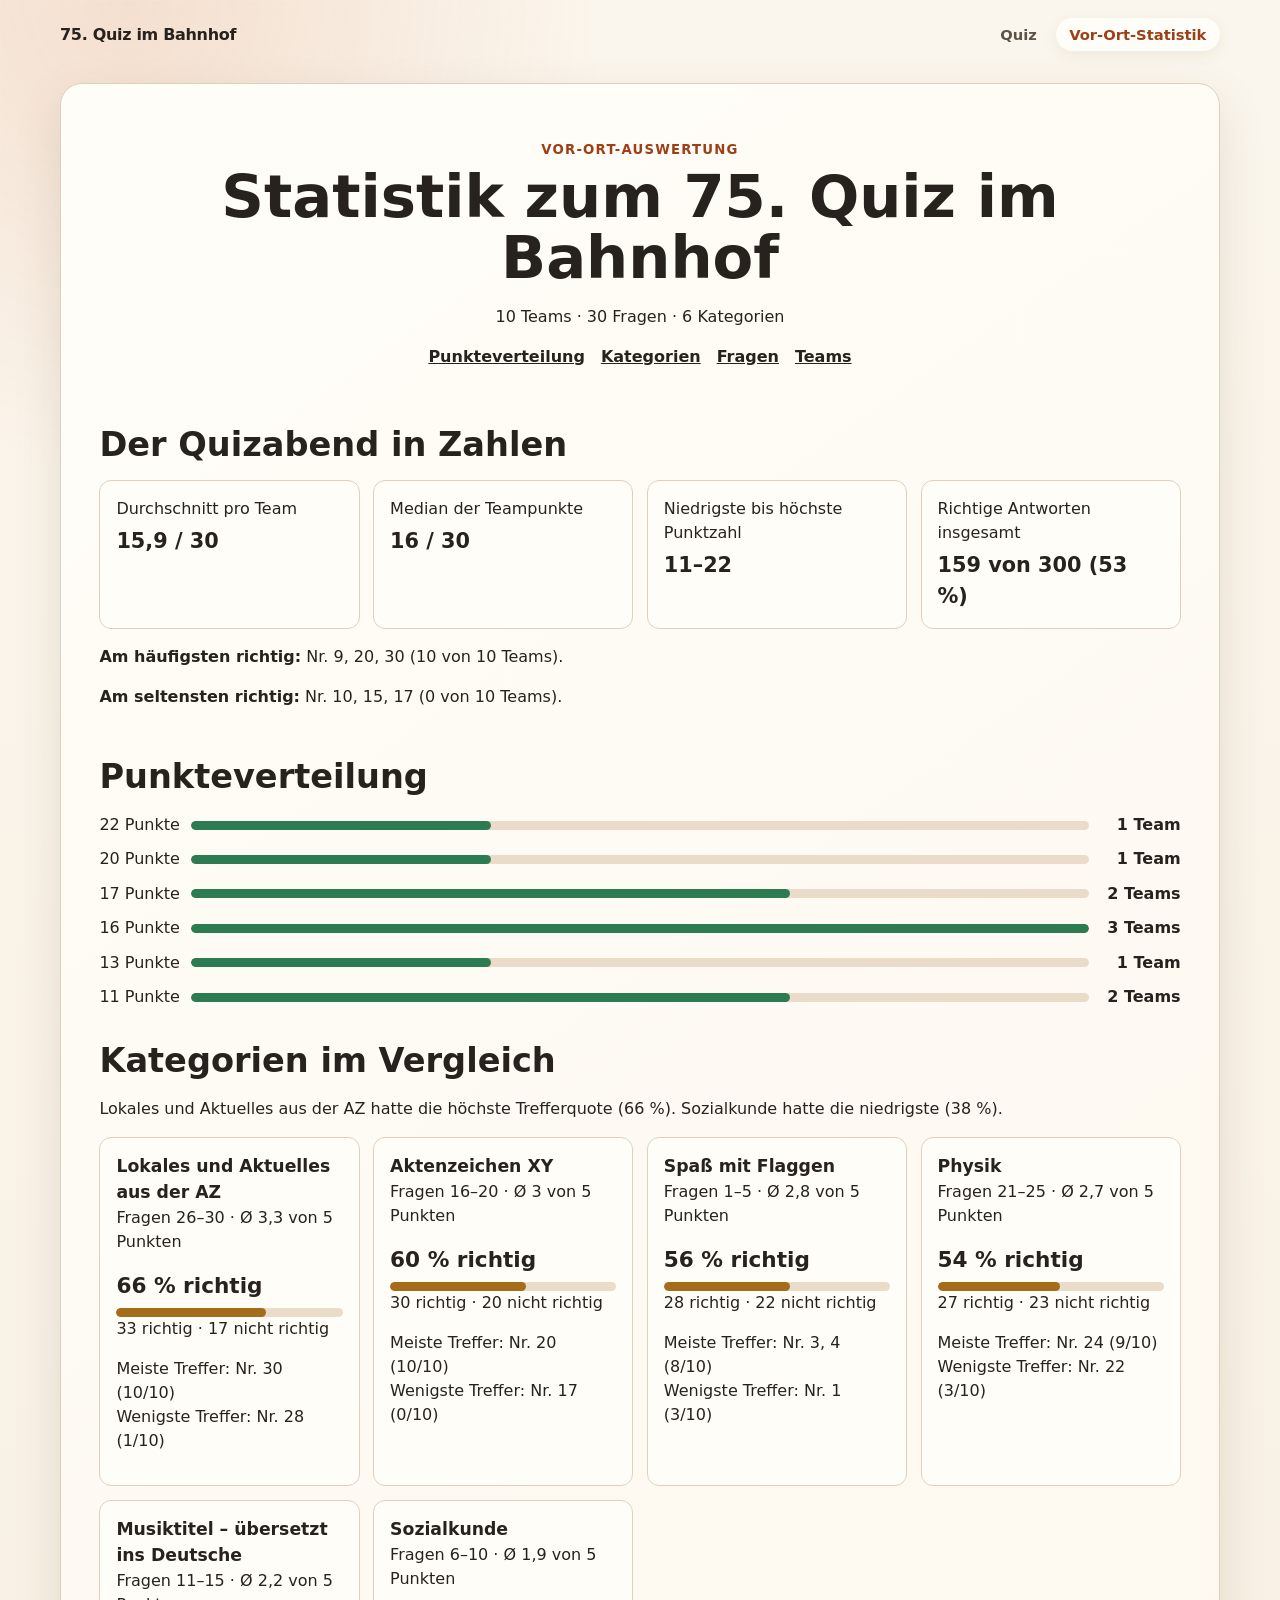
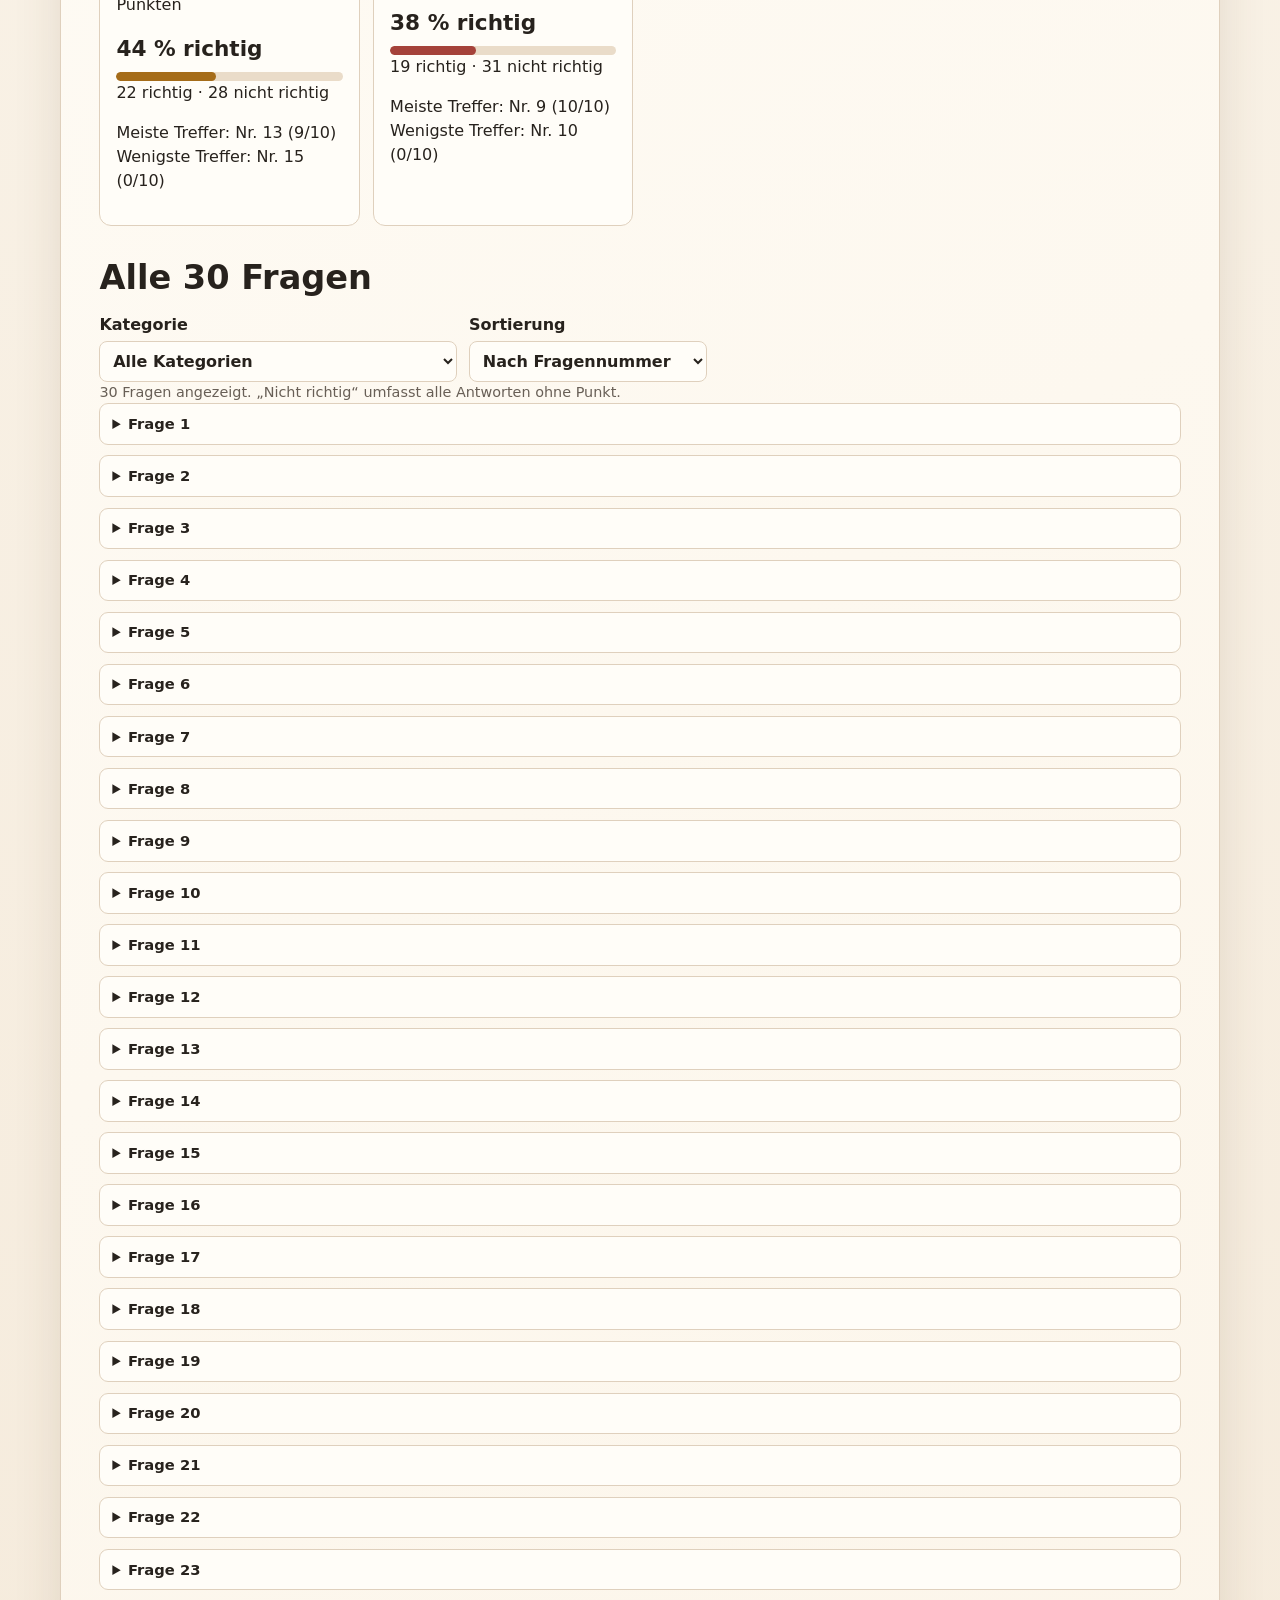
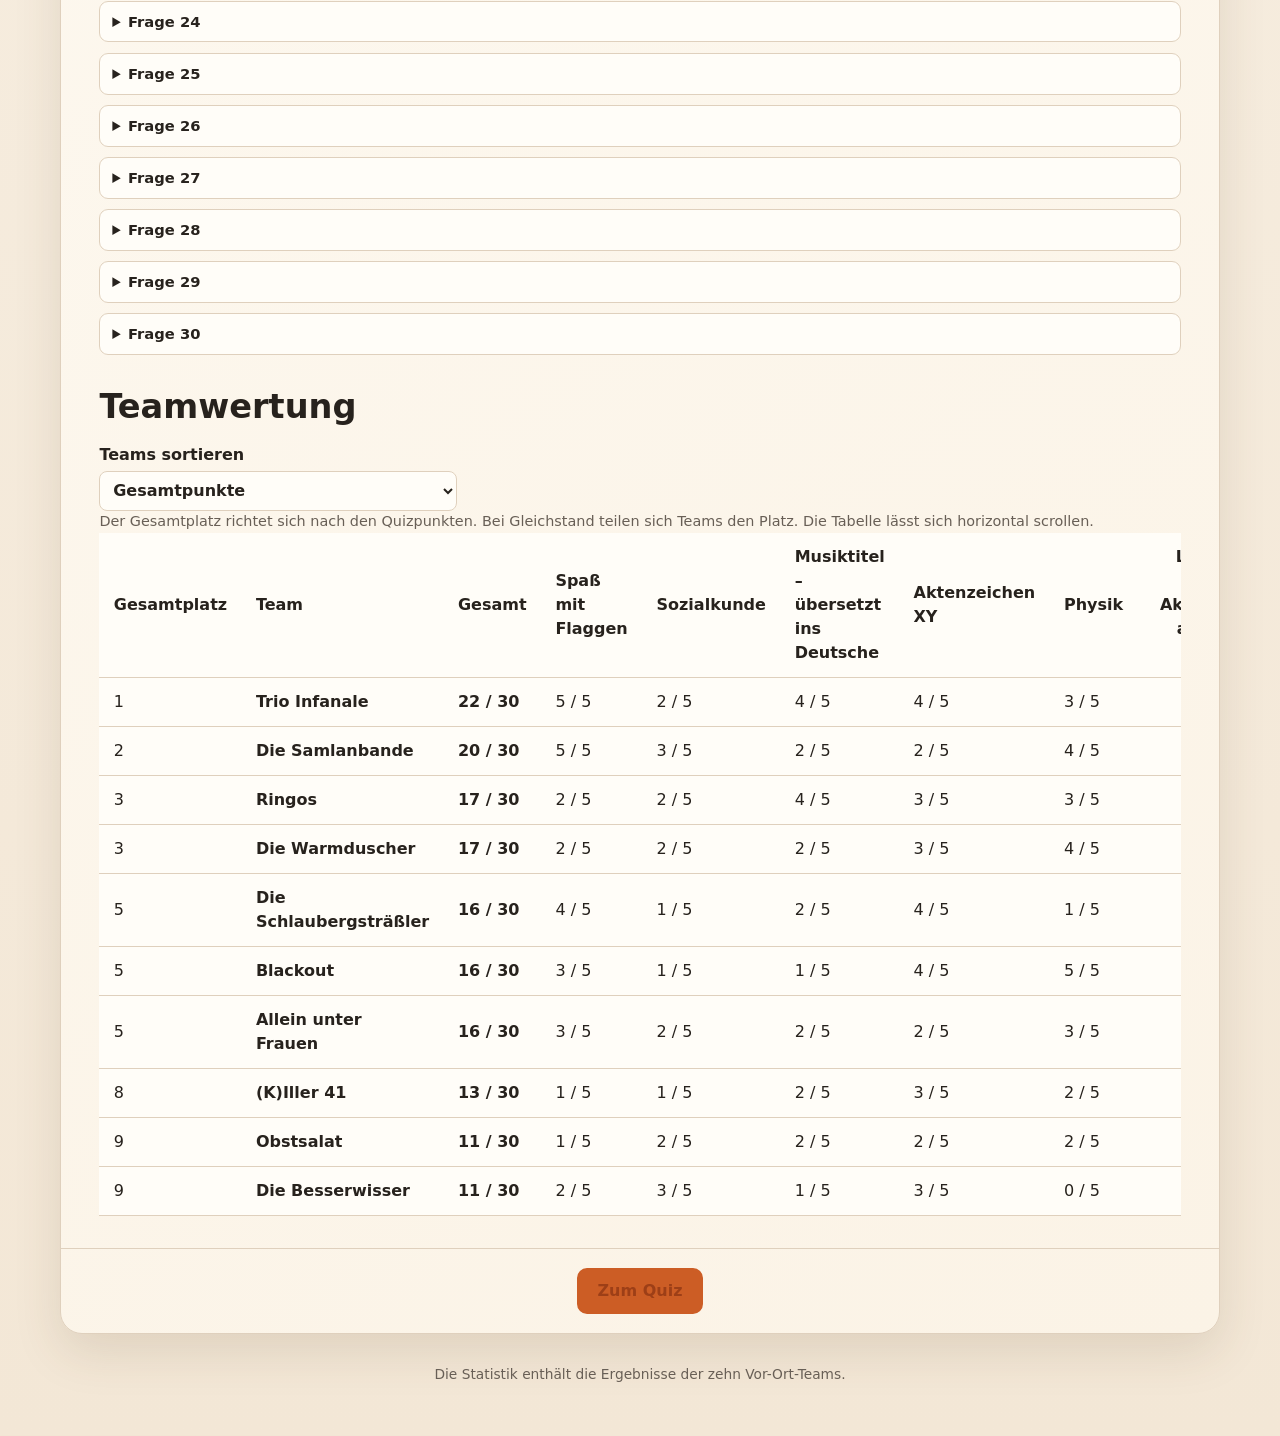
==== commit 5fbe0ae0: "Nur Fragennummer in geschlossener Statistikzeile anzeigen" ====
--- a/statistik/index.html
+++ b/statistik/index.html
@@ -6,8 +6,8 @@
   <meta name="description" content="Fragen, Kategorien und Ergebnisse der zehn Vor-Ort-Teams beim 75. Quiz im Bahnhof.">
   <meta name="theme-color" content="#cc5d25">
   <title>Vor-Ort-Statistik – 75. Quiz im Bahnhof</title>
-  <link rel="stylesheet" href="../assets/site.css?v=5">
-  <script src="../assets/quiz.js?v=5" defer></script>
+  <link rel="stylesheet" href="../assets/site.css?v=6">
+  <script src="../assets/quiz.js?v=6" defer></script>
 </head>
 <body>
   <a class="skip-link" href="#statistik">Direkt zur Statistik</a>
--- a/assets/site.css
+++ b/assets/site.css
@@ -826,26 +826,7 @@
 .stats-question-card > summary {
   padding: 0.55rem 0.75rem;
   cursor: pointer;
-}
-
-.stats-question-summary {
-  display: inline-flex;
-  flex-wrap: wrap;
-  align-items: baseline;
-  gap: 0.2rem 0.65rem;
-  width: calc(100% - 1.35em);
-}
-
-.stats-question-category {
-  flex: 1 1 9rem;
-  color: var(--muted);
-  overflow-wrap: anywhere;
-}
-
-.stats-question-rate {
-  margin-inline-start: auto;
   font-weight: 800;
-  white-space: nowrap;
 }
 
 .stats-question-body {
